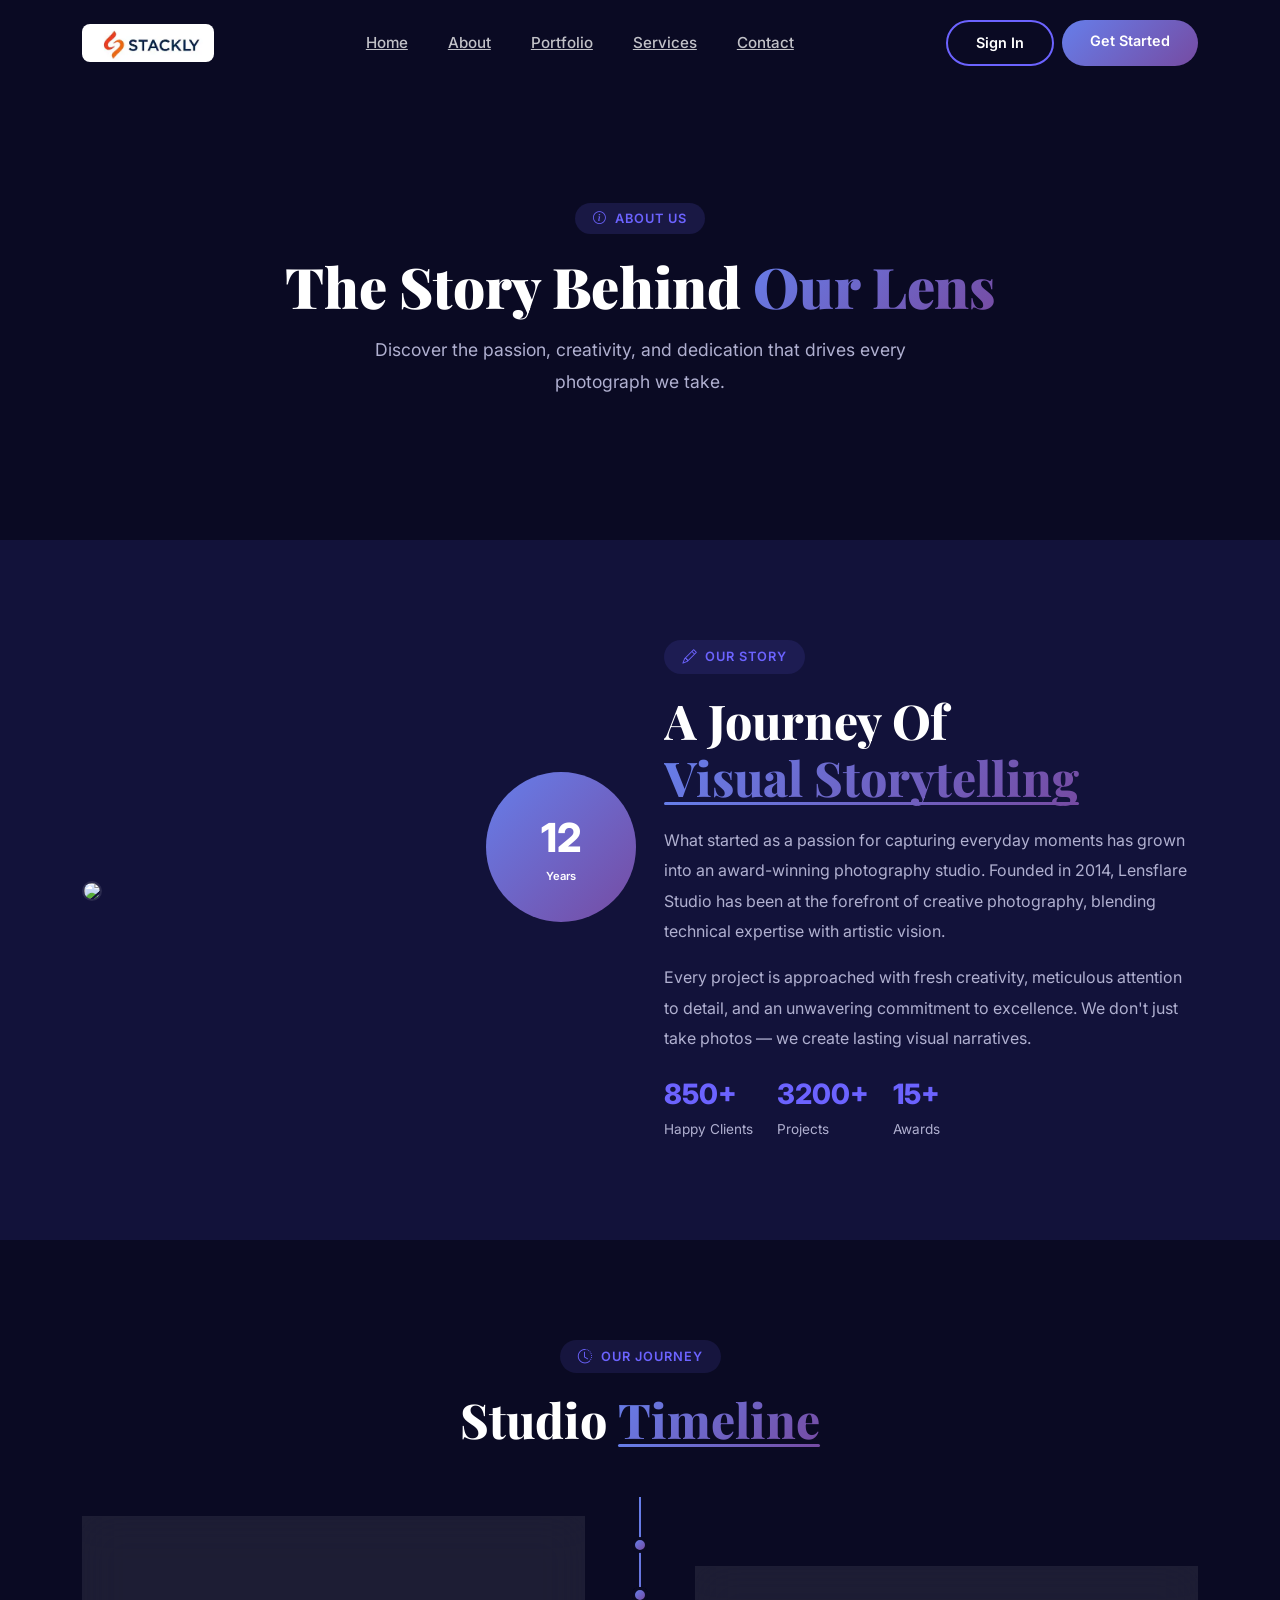
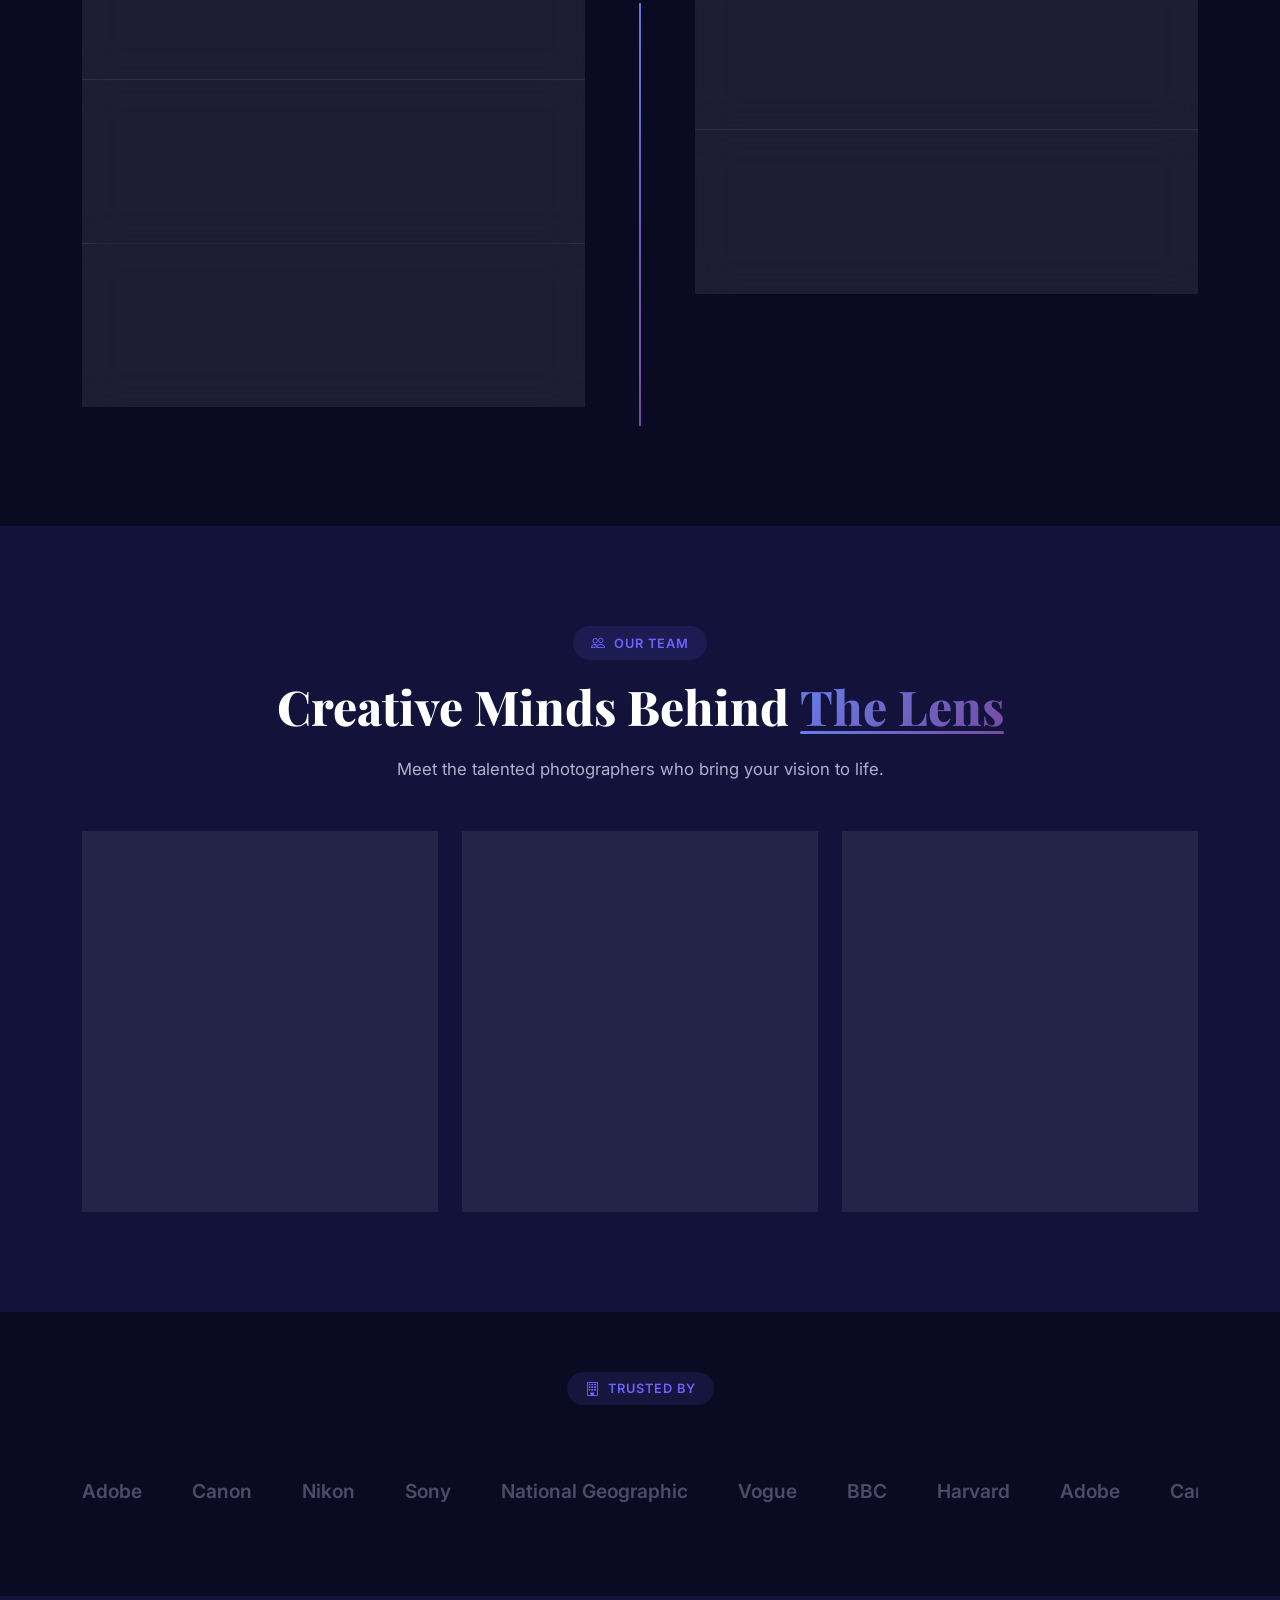
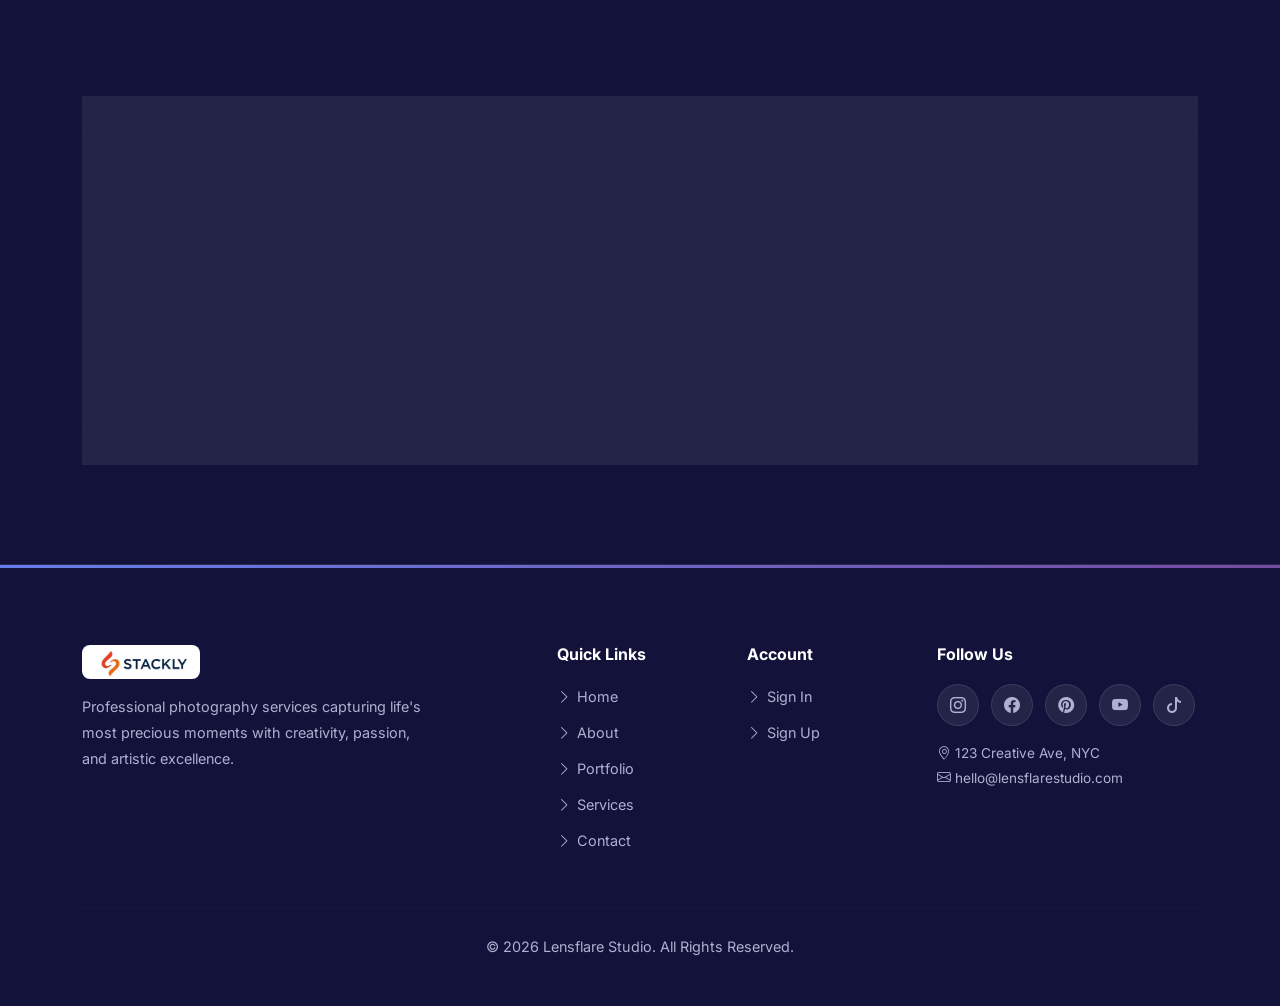
==== about.html @ e980d47a "photography" ====
<!DOCTYPE html>
<html lang="en">
<head>
    <meta charset="UTF-8">
    <meta name="viewport" content="width=device-width, initial-scale=1.0">
    <title>About | Lensflare Studio</title>
    <link href="https://cdn.jsdelivr.net/npm/bootstrap@5.3.3/dist/css/bootstrap.min.css" rel="stylesheet">
    <link rel="stylesheet" href="https://cdn.jsdelivr.net/npm/bootstrap-icons@1.11.3/font/bootstrap-icons.min.css">
    <link rel="stylesheet" href="css/style.css">
    <style>
        .timeline { position: relative; padding: 20px 0; }
        .timeline::before { content:''; position:absolute; left:50%; top:0; bottom:0; width:2px; background:var(--gradient); transform:translateX(-50%); }
        .timeline-item { position:relative; margin-bottom:50px; }
        .timeline-item .timeline-dot { position:absolute; left:50%; top:20px; width:16px; height:16px; border-radius:50%; background:var(--gradient); transform:translateX(-50%); z-index:2; border:3px solid var(--dark); }
        .timeline-item .timeline-content { width:45%; padding:25px; background:var(--glass); backdrop-filter:blur(20px); border:1px solid var(--card-border); border-radius:var(--radius); transition:var(--transition); }
        .timeline-item .timeline-content:hover { transform:translateY(-5px); box-shadow:var(--shadow); }
        .timeline-item:nth-child(odd) .timeline-content { float:left; }
        .timeline-item:nth-child(even) .timeline-content { float:right; }
        .timeline-item .timeline-content h5 { color:#fff; margin-bottom:8px; }
        .timeline-item .timeline-content .year { display:inline-block; background:var(--gradient); padding:3px 12px; border-radius:50px; font-size:0.75rem; font-weight:600; color:#fff; margin-bottom:10px; }
        .timeline-item .timeline-content p { color:var(--text-muted); font-size:0.9rem; margin:0; }
        @media (max-width:768px) {
            .timeline::before { left:20px; }
            .timeline-item .timeline-dot { left:20px; }
            .timeline-item .timeline-content { width:calc(100% - 50px); float:right !important; }
        }
        @media (max-width:576px) {
            .timeline-item .timeline-content { padding:18px; }
            .timeline-item .timeline-content h5 { font-size:0.95rem; }
            .timeline-item .timeline-content p { font-size:0.85rem; }
        }
        @media (max-width:400px) {
            .timeline-item .timeline-content { padding:14px; }
            .timeline-item .timeline-content h5 { font-size:0.85rem; }
            .timeline-item .timeline-content p { font-size:0.8rem; }
        }

        .team-flip { perspective:1000px; height:380px; }
        .team-flip-inner { position:relative; width:100%; height:100%; transition:transform 0.8s cubic-bezier(0.4,0,0.2,1); transform-style:preserve-3d; cursor:pointer; border-radius:var(--radius); }
        .team-flip:hover .team-flip-inner { transform:rotateY(180deg); }
        .team-flip-front, .team-flip-back { position:absolute; inset:0; border-radius:var(--radius); backface-visibility:hidden; overflow:hidden; }
        .team-flip-front { background:var(--glass); border:1px solid var(--card-border); }
        .team-flip-front img { width:100%; height:100%; object-fit:cover; }
        .team-flip-front .team-over { position:absolute; bottom:0; left:0; right:0; padding:20px; background:linear-gradient(transparent,rgba(0,0,0,0.9)); }
        .team-flip-front .team-over h5 { color:#fff; margin:0; }
        .team-flip-front .team-over span { color:var(--primary); font-size:0.85rem; }
        .team-flip-back { background:var(--surface); border:1px solid var(--card-border); transform:rotateY(180deg); display:flex; flex-direction:column; align-items:center; justify-content:center; padding:30px; text-align:center; }
        .team-flip-back h5 { color:#fff; }
        .team-flip-back p { color:var(--text-muted); font-size:0.9rem; line-height:1.7; }
        .team-flip-back .social-links { display:flex; gap:10px; margin-top:15px; }
        .team-flip-back .social-links a { width:38px; height:38px; border-radius:50%; background:var(--glass); display:flex; align-items:center; justify-content:center; color:var(--text-muted); text-decoration:none; transition:var(--transition); }
        .team-flip-back .social-links a:hover { background:var(--gradient); color:#fff; }

        .client-marquee { overflow:hidden; padding:30px 0; position:relative; }
        .client-marquee .track { display:flex; gap:50px; animation:marquee 25s linear infinite; width:max-content; }
        .client-marquee .track span { color:var(--text-muted); font-size:1.2rem; font-weight:600; white-space:nowrap; opacity:0.4; transition:opacity 0.3s; }
        .client-marquee .track span:hover { opacity:0.8; }
        @keyframes marquee { 0%{transform:translateX(0);} 100%{transform:translateX(-50%);} }
    </style>
</head>
<body>

<nav class="navbar navbar-expand-lg navbar-modern">
    <div class="container">
        <a class="brand-text" href="index.html"><img src="images/OIP.webp" alt="Lensflare Studio" class="navbar-logo"></a>
        <button class="navbar-toggler" type="button" data-bs-toggle="collapse" data-bs-target="#navMain">
            <span class="navbar-toggler-icon"></span>
        </button>
        <div class="collapse navbar-collapse" id="navMain">
            <ul class="navbar-nav mx-auto">
                <li class="nav-item"><a class="nav-link-custom" href="index.html">Home</a></li>
                <li class="nav-item"><a class="nav-link-custom" href="about.html">About</a></li>
                <li class="nav-item"><a class="nav-link-custom" href="portfolio.html">Portfolio</a></li>
                <li class="nav-item"><a class="nav-link-custom" href="services.html">Services</a></li>
                <li class="nav-item"><a class="nav-link-custom" href="contact.html">Contact</a></li>
            </ul>
            <div class="nav-buttons d-flex gap-2">
                <a href="signin.html" class="btn nav-btn nav-btn-outline">Sign In</a>
                <a href="signup.html" class="btn nav-btn nav-btn-primary">Get Started</a>
            </div>
        </div>
    </div>
</nav>

<!-- Page Hero -->
<section class="page-hero">
    <div class="hero-bg-img" style="background-image:url('https://images.unsplash.com/photo-1554048612-b6a482bc67e5?q=80&w=2000&auto=format&fit=crop');"></div>
    <div class="hero-overlay"></div>
    <div class="container hero-content">
        <div class="page-badge"><i class="bi bi-info-circle"></i> About Us</div>
        <h1>The Story Behind <span style="background:var(--gradient);-webkit-background-clip:text;-webkit-text-fill-color:transparent;">Our Lens</span></h1>
        <p>Discover the passion, creativity, and dedication that drives every photograph we take.</p>
    </div>
</section>

<!-- Our Story -->
<section class="section-modern" style="background:var(--surface);">
    <div class="container">
        <div class="row align-items-center g-5">
            <div class="col-lg-6">
                <div class="position-relative">
                    <img src="https://images.unsplash.com/photo-1516035069371-29a1b244cc32?q=80&w=800&auto=format&fit=crop" class="img-fluid rounded-4" style="border:2px solid var(--card-border);">
                    <div class="about-stat-badge position-absolute" style="bottom:-20px;right:-20px;width:150px;height:150px;border-radius:50%;background:var(--gradient);display:flex;align-items:center;justify-content:center;flex-direction:column;color:#fff;">
                        <span style="font-size:2.5rem;font-weight:800;">12</span>
                        <span style="font-size:0.7rem;font-weight:600;">Years</span>
                    </div>
                </div>
            </div>
            <div class="col-lg-6">
                <div class="section-tag"><i class="bi bi-pencil"></i> Our Story</div>
                <h2 class="section-title">A Journey Of <span class="highlight">Visual Storytelling</span></h2>
                <p style="color:var(--text-muted);line-height:1.9;">What started as a passion for capturing everyday moments has grown into an award-winning photography studio. Founded in 2014, Lensflare Studio has been at the forefront of creative photography, blending technical expertise with artistic vision.</p>
                <p style="color:var(--text-muted);line-height:1.9;">Every project is approached with fresh creativity, meticulous attention to detail, and an unwavering commitment to excellence. We don't just take photos — we create lasting visual narratives.</p>
                <div class="d-flex gap-4 mt-4">
                    <div><h3 style="font-family:'Inter',sans-serif;font-weight:800;color:var(--primary);">850+</h3><p style="color:var(--text-muted);margin:0;font-size:0.85rem;">Happy Clients</p></div>
                    <div><h3 style="font-family:'Inter',sans-serif;font-weight:800;color:var(--primary);">3200+</h3><p style="color:var(--text-muted);margin:0;font-size:0.85rem;">Projects</p></div>
                    <div><h3 style="font-family:'Inter',sans-serif;font-weight:800;color:var(--primary);">15+</h3><p style="color:var(--text-muted);margin:0;font-size:0.85rem;">Awards</p></div>
                </div>
            </div>
        </div>
    </div>
</section>

<!-- Timeline -->
<section class="section-modern" style="background:var(--dark);">
    <div class="container">
        <div class="text-center mb-5">
            <div class="section-tag"><i class="bi bi-clock-history"></i> Our Journey</div>
            <h2 class="section-title">Studio <span class="highlight">Timeline</span></h2>
        </div>
        <div class="timeline">
            <div class="timeline-item">
                <div class="timeline-dot"></div>
                <div class="timeline-content fade-up delay-1">
                    <span class="year">2014</span>
                    <h5>The Beginning</h5>
                    <p>Lensflare Studio was founded in a small home studio with a single camera and big dreams.</p>
                </div>
            </div>
            <div class="timeline-item">
                <div class="timeline-dot"></div>
                <div class="timeline-content fade-up delay-2">
                    <span class="year">2016</span>
                    <h5>First Major Breakthrough</h5>
                    <p>Won the "Best Emerging Photographer" award and expanded to a professional studio space.</p>
                </div>
            </div>
            <div class="timeline-item">
                <div class="timeline-dot"></div>
                <div class="timeline-content fade-up delay-3">
                    <span class="year">2018</span>
                    <h5>Team Expansion</h5>
                    <p>Grew to a team of 5 talented photographers and editors, doubling our project capacity.</p>
                </div>
            </div>
            <div class="timeline-item">
                <div class="timeline-dot"></div>
                <div class="timeline-content fade-up delay-4">
                    <span class="year">2021</span>
                    <h5>International Recognition</h5>
                    <p>Received multiple international photography awards and started traveling for destination shoots.</p>
                </div>
            </div>
            <div class="timeline-item">
                <div class="timeline-dot"></div>
                <div class="timeline-content fade-up delay-5">
                    <span class="year">2024</span>
                    <h5>Industry Leaders</h5>
                    <p>Ranked among the top 10 photography studios globally with over 3000 successful projects.</p>
                </div>
            </div>
            <div style="clear:both;"></div>
        </div>
    </div>
</section>

<!-- Team -->
<section class="section-modern" style="background:var(--surface);">
    <div class="container">
        <div class="text-center mb-5">
            <div class="section-tag"><i class="bi bi-people"></i> Our Team</div>
            <h2 class="section-title">Creative Minds Behind <span class="highlight">The Lens</span></h2>
            <p class="section-desc">Meet the talented photographers who bring your vision to life.</p>
        </div>
        <div class="row g-4">
            <div class="col-lg-4 col-md-6 fade-up delay-1">
                <div class="team-flip">
                    <div class="team-flip-inner">
                        <div class="team-flip-front">
                            <img src="https://images.unsplash.com/photo-1507003211169-0a1dd7228f2d?q=80&w=600&auto=format&fit=crop" alt="">
                            <div class="team-over"><h5>James Mitchell</h5><span>Lead Photographer</span></div>
                        </div>
                        <div class="team-flip-back">
                            <h5>James Mitchell</h5>
                            <p>Founder & lead photographer with 12+ years of experience. Specializes in weddings and fine art portraits.</p>
                            <div class="social-links">
                                <a href="error.html"><i class="bi bi-instagram"></i></a>
                                <a href="error.html"><i class="bi bi-linkedin"></i></a>
                                <a href="error.html"><i class="bi bi-twitter-x"></i></a>
                            </div>
                        </div>
                    </div>
                </div>
            </div>
            <div class="col-lg-4 col-md-6 fade-up delay-2">
                <div class="team-flip">
                    <div class="team-flip-inner">
                        <div class="team-flip-front">
                            <img src="https://images.unsplash.com/photo-1494790108377-be9c29b29330?q=80&w=600&auto=format&fit=crop" alt="">
                            <div class="team-over"><h5>Sophia Williams</h5><span>Portrait Specialist</span></div>
                        </div>
                        <div class="team-flip-back">
                            <h5>Sophia Williams</h5>
                            <p>Portrait and fashion photographer known for her creative use of natural light and unique compositions.</p>
                            <div class="social-links">
                                <a href="error.html"><i class="bi bi-instagram"></i></a>
                                <a href="error.html"><i class="bi bi-linkedin"></i></a>
                                <a href="error.html"><i class="bi bi-twitter-x"></i></a>
                            </div>
                        </div>
                    </div>
                </div>
            </div>
            <div class="col-lg-4 col-md-6 fade-up delay-3">
                <div class="team-flip">
                    <div class="team-flip-inner">
                        <div class="team-flip-front">
                            <img src="https://images.unsplash.com/photo-1500648767791-00dcc994a43e?q=80&w=600&auto=format&fit=crop" alt="">
                            <div class="team-over"><h5>Daniel Roberts</h5><span>Event Photographer</span></div>
                        </div>
                        <div class="team-flip-back">
                            <h5>Daniel Roberts</h5>
                            <p>Expert in event and commercial photography with a knack for capturing candid moments and brand stories.</p>
                            <div class="social-links">
                                <a href="error.html"><i class="bi bi-instagram"></i></a>
                                <a href="error.html"><i class="bi bi-linkedin"></i></a>
                                <a href="error.html"><i class="bi bi-twitter-x"></i></a>
                            </div>
                        </div>
                    </div>
                </div>
            </div>
        </div>
    </div>
</section>

<!-- Client Marquee -->
<section class="section-modern" style="background:var(--dark);padding:60px 0;">
    <div class="container">
        <div class="text-center mb-4">
            <div class="section-tag"><i class="bi bi-building"></i> Trusted By</div>
        </div>
        <div class="client-marquee">
            <div class="track">
                <span>Adobe</span><span>Canon</span><span>Nikon</span><span>Sony</span><span>National Geographic</span><span>Vogue</span>
                <span>BBC</span><span>Harvard</span><span>Adobe</span><span>Canon</span><span>Nikon</span><span>Sony</span>
                <span>National Geographic</span><span>Vogue</span><span>BBC</span><span>Harvard</span>
            </div>
        </div>
    </div>
</section>

<!-- CTA -->
<section class="section-modern" style="background:var(--surface);">
    <div class="container">
        <div class="newsletter-box text-center">
            <div class="section-tag" style="justify-content:center;"><i class="bi bi-camera"></i> Let's Work Together</div>
            <h2 class="section-title" style="font-size:2.2rem;">Ready To Create <span class="highlight">Something Beautiful</span>?</h2>
            <p style="color:var(--text-muted);max-width:550px;margin:15px auto 30px;">Every great photograph starts with a conversation. Let's discuss your vision and create something extraordinary together.</p>
            <a href="contact.html" class="btn btn-gradient" style="padding:16px 40px;">Start Your Project</a>
        </div>
    </div>
</section>

<footer class="footer-modern">
    <div class="container">
        <div class="row gy-5">
            <div class="col-lg-4">
                <a class="footer-brand" href="index.html"><img src="images/OIP.webp" alt="Lensflare Studio" class="footer-logo"></a>
                <p>Professional photography services capturing life's most precious moments with creativity, passion, and artistic excellence.</p>
            </div>
            <div class="col-lg-2 offset-lg-1">
                <h5>Quick Links</h5>
                <ul>
                    <li><a href="index.html"><i class="bi bi-chevron-right"></i>Home</a></li>
                    <li><a href="about.html"><i class="bi bi-chevron-right"></i>About</a></li>
                    <li><a href="portfolio.html"><i class="bi bi-chevron-right"></i>Portfolio</a></li>
                    <li><a href="services.html"><i class="bi bi-chevron-right"></i>Services</a></li>
                    <li><a href="contact.html"><i class="bi bi-chevron-right"></i>Contact</a></li>
                </ul>
            </div>
            <div class="col-lg-2">
                <h5>Account</h5>
                <ul>
                    <li><a href="signin.html"><i class="bi bi-chevron-right"></i>Sign In</a></li>
                    <li><a href="signup.html"><i class="bi bi-chevron-right"></i>Sign Up</a></li>
                </ul>
            </div>
            <div class="col-lg-3">
                <h5>Follow Us</h5>
                <div class="social-links">
                    <a href="error.html"><i class="bi bi-instagram"></i></a>
                    <a href="error.html"><i class="bi bi-facebook"></i></a>
                    <a href="error.html"><i class="bi bi-pinterest"></i></a>
                    <a href="error.html"><i class="bi bi-youtube"></i></a>
                    <a href="error.html"><i class="bi bi-tiktok"></i></a>
                </div>
                <p style="margin-top:15px;font-size:0.85rem;"><i class="bi bi-geo-alt"></i> 123 Creative Ave, NYC<br><i class="bi bi-envelope"></i> hello@lensflarestudio.com</p>
            </div>
        </div>
        <hr>
        <div class="text-center copyright"><p>&copy; 2026 Lensflare Studio. All Rights Reserved.</p></div>
    </div>
</footer>

<script src="https://cdn.jsdelivr.net/npm/bootstrap@5.3.3/dist/js/bootstrap.bundle.min.js"></script>
<script src="js/main.js"></script>
</body>
</html>
---- css/style.css ----
/* ==========================================
   FONTS & BASE
========================================== */
@import url('https://fonts.googleapis.com/css2?family=Playfair+Display:wght@400;600;700;800;900&family=Inter:wght@300;400;500;600;700;800&display=swap');

:root {
    --primary: #6C63FF;
    --primary-dark: #5A52D5;
    --secondary: #FF6B6B;
    --gradient: linear-gradient(135deg, #667eea 0%, #764ba2 100%);
    --gradient-2: linear-gradient(135deg, #6C63FF 0%, #FF6B6B 100%);
    --dark: #0a0a23;
    --surface: #12123a;
    --surface-light: #1a1a4e;
    --card-bg: rgba(255,255,255,0.05);
    --card-border: rgba(255,255,255,0.1);
    --text: #ffffff;
    --text-muted: #b0b0d0;
    --light-bg: #f0f2ff;
    --glass: rgba(255,255,255,0.08);
    --shadow: 0 8px 32px rgba(0,0,0,0.3);
    --radius: 16px;
    --radius-sm: 10px;
    --radius-lg: 24px;
    --transition: all 0.4s cubic-bezier(0.25, 0.46, 0.45, 0.94);
}

* { margin: 0; padding: 0; box-sizing: border-box; }
img { max-width: 100%; height: auto; }

html { scroll-behavior: smooth; overflow-x: hidden; -webkit-text-size-adjust: 100%; }

body {
    font-family: 'Inter', sans-serif;
    background: var(--dark);
    color: var(--text);
    animation: pageFade 0.7s ease;
}
@keyframes pageFade { from { opacity: 0; } to { opacity: 1; } }

h1, h2, h3, h4, h5, h6 {
    font-family: 'Playfair Display', serif;
}

/* Showcase Images */
.showcase-img-tall {
    height: 280px;
    width: 100%;
    object-fit: cover;
    border-radius: 16px;
    transition: transform 0.6s ease;
}
.showcase-img-short {
    height: 130px;
    width: 100%;
    object-fit: cover;
    border-radius: 16px;
    transition: transform 0.6s ease;
}
@media (max-width: 768px) {
    .showcase-img-tall { height: 220px; }
    .showcase-img-short { height: 105px; }
}
@media (max-width: 576px) {
    .showcase-img-tall { height: 180px; }
    .showcase-img-short { height: 85px; }
}

/* ==========================================
   SCROLLBAR
========================================== */
::-webkit-scrollbar { width: 6px; }
::-webkit-scrollbar-track { background: var(--dark); }
::-webkit-scrollbar-thumb { background: var(--primary); border-radius: 10px; }
::-webkit-scrollbar-thumb:hover { background: var(--primary-dark); }

/* ==========================================
   GLASS CARD MIXIN
========================================== */
.glass-card {
    background: var(--glass);
    backdrop-filter: blur(20px);
    -webkit-backdrop-filter: blur(20px);
    border: 1px solid var(--card-border);
    border-radius: var(--radius);
    transition: var(--transition);
}

.glass-card:hover {
    background: rgba(255,255,255,0.12);
    transform: translateY(-8px);
    box-shadow: var(--shadow);
}

/* ==========================================
   NAVBAR
========================================== */
.navbar-modern {
    padding: 20px 0;
    transition: var(--transition);
    z-index: 9999;
    position: fixed !important;
    top: 0 !important;
    left: 0 !important;
    right: 0 !important;
    width: 100%;
}

.navbar-modern.scrolled {
    padding: 10px 0;
    background: rgba(10, 10, 35, 0.95) !important;
    backdrop-filter: blur(20px);
    -webkit-backdrop-filter: blur(20px);
    box-shadow: 0 4px 30px rgba(0,0,0,0.3);
}

.navbar-modern .brand-text {
    display: flex;
    align-items: center;
    gap: 10px;
    color: #fff;
    text-decoration: none;
    position: relative;
}

.navbar-modern .brand-text .navbar-logo {
    height: 38px;
    width: auto;
    border-radius: 8px;
}

.navbar-modern .nav-link-custom {
    color: rgba(255,255,255,0.75) !important;
    font-weight: 500;
    padding: 8px 16px !important;
    margin: 0 4px;
    border-radius: var(--radius-sm);
    transition: var(--transition);
    position: relative;
    font-size: 0.95rem;
}

.navbar-modern .nav-link-custom:hover,
.navbar-modern .nav-link-custom.active {
    color: #fff !important;
    background: rgba(108,99,255,0.15);
}

.navbar-modern .nav-btn {
    padding: 10px 28px;
    border-radius: 50px;
    font-weight: 600;
    font-size: 0.9rem;
    transition: var(--transition);
    border: none;
}

.navbar-modern .nav-btn-outline {
    background: transparent;
    border: 2px solid var(--primary);
    color: #fff;
}

.navbar-modern .nav-btn-outline:hover {
    background: var(--primary);
    color: #fff;
    transform: translateY(-2px);
}

.navbar-modern .nav-btn-primary {
    background: var(--gradient);
    color: #fff;
}

.navbar-modern .nav-btn-primary:hover {
    transform: translateY(-2px);
    box-shadow: 0 8px 25px rgba(108,99,255,0.4);
}

.navbar-modern .navbar-toggler {
    border: 2px solid var(--primary);
    padding: 6px 10px;
    border-radius: var(--radius-sm);
    position: relative;
    z-index: 10001;
    transition: var(--transition);
}

.navbar-modern .navbar-toggler.active {
    border-color: var(--secondary);
    background: rgba(255,107,107,0.1);
}

.navbar-modern .navbar-toggler-icon {
    background-image: url("data:image/svg+xml,%3csvg xmlns='http://www.w3.org/2000/svg' viewBox='0 0 30 30'%3e%3cpath stroke='rgba(108,99,255,1)' stroke-linecap='round' stroke-miterlimit='10' stroke-width='2' d='M4 7h22M4 15h22M4 23h22'/%3e%3c/svg%3e");
    transition: var(--transition);
}

.navbar-modern .navbar-toggler.active .navbar-toggler-icon {
    background-image: url("data:image/svg+xml,%3csvg xmlns='http://www.w3.org/2000/svg' viewBox='0 0 30 30'%3e%3cpath stroke='rgba(255,107,107,1)' stroke-linecap='round' stroke-miterlimit='10' stroke-width='2' d='M6 6l18 18M6 24L24 6'/%3e%3c/svg%3e");
}

@media (max-width: 991px) {
    .navbar-modern .navbar-collapse {
        position: absolute;
        top: 100%;
        left: 0;
        right: 0;
        background: #0d0d0d;
        padding: 20px 25px;
        border-top: 1px solid rgba(255,255,255,0.08);
        z-index: 9999;
    }
    .navbar-modern .navbar-nav {
        flex-direction: column;
        width: 100%;
    }
    .navbar-modern .nav-link-custom {
        color: #fff !important;
        padding: 14px 18px !important;
        margin: 3px 0;
        font-size: 1rem;
        border-radius: 8px;
        display: block;
        background: transparent;
        transition: background 0.25s ease;
    }
    .navbar-modern .nav-link-custom:hover,
    .navbar-modern .nav-link-custom.active {
        color: #fff !important;
        background: rgba(255,255,255,0.08);
    }
    .navbar-modern .nav-buttons {
        flex-direction: column;
        margin-top: 18px;
        padding-top: 18px;
        border-top: 1px solid rgba(255,255,255,0.1);
        width: 100%;
    }
    .navbar-modern .nav-buttons .btn {
        width: 100%;
        margin: 5px 0 !important;
        text-align: center;
    }
}

/* ==========================================
   HERO
========================================== */
.hero-modern {
    min-height: 100vh;
    display: flex;
    align-items: center;
    position: relative;
    overflow: hidden;
    background: var(--dark);
    padding-top: 80px;
}

.hero-modern .hero-bg {
    position: absolute;
    inset: 0;
    background: url('https://images.unsplash.com/photo-1452587925148-ce544e77e70d?q=80&w=2000&auto=format&fit=crop') center center/cover;
    opacity: 0.4;
    animation: heroZoom 20s ease-in-out infinite alternate;
}

@keyframes heroZoom {
    0% { transform: scale(1); }
    100% { transform: scale(1.1); }
}

.hero-modern .hero-overlay {
    position: absolute;
    inset: 0;
    background: linear-gradient(135deg, rgba(10,10,35,0.95) 0%, rgba(10,10,35,0.6) 50%, rgba(108,99,255,0.2) 100%);
}

.hero-modern .hero-content {
    position: relative;
    z-index: 2;
}

.hero-modern .hero-badge {
    display: inline-flex;
    align-items: center;
    gap: 8px;
    background: rgba(108,99,255,0.2);
    border: 1px solid rgba(108,99,255,0.3);
    padding: 8px 20px;
    border-radius: 50px;
    font-size: 0.85rem;
    color: var(--text-muted);
    margin-bottom: 25px;
    animation: fadeInUp 0.8s ease;
}

.hero-modern .hero-badge i {
    color: var(--primary);
}

.hero-modern .hero-title {
    font-size: 4.5rem;
    font-weight: 900;
    line-height: 1.1;
    margin-bottom: 20px;
    max-width: 100%;
    word-break: break-word;
    animation: fadeInUp 1s ease;
}

.hero-modern .hero-title .gradient-text {
    background: var(--gradient);
    -webkit-background-clip: text;
    -webkit-text-fill-color: transparent;
    background-clip: text;
}

.hero-modern .hero-title .typewriter {
    display: inline-block;
    border-right: 3px solid var(--primary);
    white-space: nowrap;
    overflow: hidden;
    max-width: 100%;
    animation: blink 0.8s step-end infinite;
}

@keyframes blink {
    50% { border-color: transparent; }
}

.hero-modern .hero-desc {
    font-size: 1.15rem;
    color: var(--text-muted);
    max-width: 600px;
    line-height: 1.8;
    margin-bottom: 35px;
    animation: fadeInUp 1.2s ease;
}

.hero-modern .hero-buttons {
    display: flex;
    gap: 15px;
    flex-wrap: wrap;
    animation: fadeInUp 1.4s ease;
}

.hero-modern .btn-hero-primary {
    background: var(--gradient);
    color: #fff;
    padding: 16px 36px;
    border-radius: 50px;
    font-weight: 600;
    border: none;
    transition: var(--transition);
    position: relative;
    overflow: hidden;
}

.hero-modern .btn-hero-primary::before {
    content: '';
    position: absolute;
    inset: 0;
    background: linear-gradient(135deg, #764ba2, #667eea);
    opacity: 0;
    transition: opacity 0.4s ease;
}

.hero-modern .btn-hero-primary:hover {
    transform: translateY(-3px);
    box-shadow: 0 12px 35px rgba(108,99,255,0.4);
}

.hero-modern .btn-hero-primary:hover::before {
    opacity: 1;
}

.hero-modern .btn-hero-primary span {
    position: relative;
    z-index: 1;
}

.hero-modern .btn-hero-secondary {
    background: transparent;
    border: 2px solid rgba(255,255,255,0.3);
    color: #fff;
    padding: 16px 36px;
    border-radius: 50px;
    font-weight: 600;
    transition: var(--transition);
}

.hero-modern .btn-hero-secondary:hover {
    border-color: var(--primary);
    background: rgba(108,99,255,0.1);
    transform: translateY(-3px);
}

.hero-modern .hero-stats {
    display: flex;
    gap: 40px;
    margin-top: 50px;
    animation: fadeInUp 1.6s ease;
}

.hero-modern .hero-stat h3 {
    font-size: 2rem;
    font-weight: 800;
    background: var(--gradient);
    -webkit-background-clip: text;
    -webkit-text-fill-color: transparent;
    background-clip: text;
    font-family: 'Inter', sans-serif;
}

.hero-modern .hero-stat p {
    color: var(--text-muted);
    font-size: 0.85rem;
    margin: 0;
}

/* Floating particles */
.hero-modern .floating-particle {
    position: absolute;
    width: 6px;
    height: 6px;
    background: var(--primary);
    border-radius: 50%;
    opacity: 0.3;
    animation: float 6s ease-in-out infinite;
}

@keyframes float {
    0%, 100% { transform: translateY(0) scale(1); }
    50% { transform: translateY(-30px) scale(1.5); }
}

@keyframes fadeInUp {
    from { opacity: 0; transform: translateY(40px); }
    to { opacity: 1; transform: translateY(0); }
}

/* ==========================================
   SECTION TITLES
========================================== */
.section-modern {
    padding: 100px 0;
    position: relative;
}

.section-modern .section-tag {
    display: inline-flex;
    align-items: center;
    gap: 8px;
    background: rgba(108,99,255,0.12);
    color: var(--primary);
    padding: 6px 18px;
    border-radius: 50px;
    font-size: 0.8rem;
    font-weight: 600;
    letter-spacing: 1px;
    margin-bottom: 18px;
    text-transform: uppercase;
}

.section-modern .section-tag i {
    font-size: 0.9rem;
}

.section-modern .section-title {
    font-size: 3rem;
    font-weight: 800;
    margin-bottom: 18px;
    color: #fff;
}

.section-modern .section-title .highlight {
    background: var(--gradient);
    -webkit-background-clip: text;
    -webkit-text-fill-color: transparent;
    background-clip: text;
}

.section-modern .section-desc {
    color: var(--text-muted);
    font-size: 1.05rem;
    max-width: 650px;
    line-height: 1.8;
}

.section-modern .text-center .section-desc {
    margin: 0 auto;
}

.light-section {
    background: var(--light-bg);
}

.light-section .section-title { color: var(--dark); }
.light-section .section-desc { color: #666; }
.light-section .section-tag { background: rgba(108,99,255,0.1); }

/* ==========================================
   GLASS CARDS
========================================== */
.card-glass {
    background: var(--glass);
    backdrop-filter: blur(20px);
    -webkit-backdrop-filter: blur(20px);
    border: 1px solid var(--card-border);
    border-radius: var(--radius);
    padding: 35px 25px;
    transition: var(--transition);
    height: 100%;
    position: relative;
    overflow: hidden;
}

.card-glass::before {
    content: '';
    position: absolute;
    top: -50%;
    left: -50%;
    width: 200%;
    height: 200%;
    background: radial-gradient(circle, rgba(108,99,255,0.08) 0%, transparent 70%);
    opacity: 0;
    transition: opacity 0.6s ease;
}

.card-glass:hover::before {
    opacity: 1;
}

.card-glass:hover {
    transform: translateY(-10px) scale(1.02);
    border-color: var(--primary);
    box-shadow: 0 20px 60px rgba(108,99,255,0.15);
}

.card-glass .card-icon {
    width: 60px;
    height: 60px;
    display: flex;
    align-items: center;
    justify-content: center;
    border-radius: var(--radius-sm);
    background: rgba(108,99,255,0.15);
    margin-bottom: 20px;
    font-size: 1.5rem;
    color: var(--primary);
    transition: var(--transition);
}

.card-glass:hover .card-icon {
    background: var(--gradient);
    color: #fff;
    transform: rotateY(180deg);
}

.card-glass h4 {
    font-size: 1.3rem;
    font-weight: 700;
    margin-bottom: 12px;
    color: #fff;
}

.card-glass p {
    color: var(--text-muted);
    font-size: 0.95rem;
    line-height: 1.7;
    margin: 0;
}

.light-card {
    background: #fff;
    border: 1px solid #e8e8f0;
}

.light-card h4 { color: var(--dark); }
.light-card p { color: #666; }
.light-card .card-icon { background: rgba(108,99,255,0.1); }

/* ==========================================
   BUTTONS
========================================== */
.btn-gradient {
    background: var(--gradient);
    color: #fff;
    padding: 14px 32px;
    border-radius: 50px;
    font-weight: 600;
    border: none;
    transition: var(--transition);
    position: relative;
    overflow: hidden;
}

.btn-gradient:hover {
    transform: translateY(-3px);
    box-shadow: 0 10px 30px rgba(108,99,255,0.35);
    color: #fff;
}

.btn-outline-gradient {
    background: transparent;
    border: 2px solid var(--primary);
    color: var(--primary);
    padding: 14px 32px;
    border-radius: 50px;
    font-weight: 600;
    transition: var(--transition);
}

.btn-outline-gradient:hover {
    background: var(--primary);
    color: #fff;
    transform: translateY(-3px);
}

/* ==========================================
   COUNTERS
========================================== */
.counter-box {
    text-align: center;
    padding: 30px;
}

.counter-box .counter-num {
    font-size: 3rem;
    font-weight: 800;
    background: var(--gradient);
    -webkit-background-clip: text;
    -webkit-text-fill-color: transparent;
    background-clip: text;
    font-family: 'Inter', sans-serif;
    display: block;
    line-height: 1.2;
}

.counter-box .counter-label {
    color: var(--text-muted);
    font-size: 0.9rem;
    margin-top: 8px;
}

/* Stat Image Cards */
.stat-image-card {
    position: relative;
    border-radius: var(--radius);
    overflow: hidden;
    height: 240px;
    display: flex;
    align-items: center;
    justify-content: center;
    cursor: default;
    transition: var(--transition);
}

.stat-image-card:hover {
    transform: translateY(-8px);
    box-shadow: 0 20px 60px rgba(108,99,255,0.2);
}

.stat-image-card .stat-image-bg {
    position: absolute;
    inset: 0;
    background-size: cover;
    background-position: center;
    transition: transform 0.8s ease;
}

.stat-image-card:hover .stat-image-bg {
    transform: scale(1.1);
}

.stat-image-card .stat-image-overlay {
    position: absolute;
    inset: 0;
    background: linear-gradient(135deg, rgba(10,10,35,0.92) 0%, rgba(10,10,35,0.7) 50%, rgba(108,99,255,0.3) 100%);
}

.stat-image-card .stat-image-content {
    position: relative;
    z-index: 2;
    text-align: center;
    padding: 20px;
}

.stat-image-card .stat-image-content i {
    font-size: 2rem;
    color: var(--primary);
    margin-bottom: 12px;
    display: block;
}

.stat-image-card .stat-image-content h3 {
    font-size: 2.4rem;
    font-weight: 800;
    font-family: 'Inter', sans-serif;
    background: var(--gradient);
    -webkit-background-clip: text;
    -webkit-text-fill-color: transparent;
    background-clip: text;
    margin: 0 0 6px;
    line-height: 1.2;
}

.stat-image-card .stat-image-content p {
    color: var(--text-muted);
    font-size: 0.9rem;
    font-weight: 500;
    margin: 0;
    letter-spacing: 0.5px;
    text-transform: uppercase;
}

@media (max-width: 768px) {
    .stat-image-card { height: 200px; }
    .stat-image-card .stat-image-content h3 { font-size: 2rem; }
    .stat-image-card .stat-image-content i { font-size: 1.6rem; }
}

@media (max-width: 576px) {
    .stat-image-card { height: 180px; }
    .stat-image-card .stat-image-content h3 { font-size: 1.6rem; }
}

/* ==========================================
   TESTIMONIALS
========================================== */
.testi-card {
    background: var(--glass);
    backdrop-filter: blur(20px);
    border: 1px solid var(--card-border);
    border-radius: var(--radius);
    padding: 35px;
    transition: var(--transition);
    position: relative;
}

.testi-card:hover {
    transform: translateY(-5px);
    box-shadow: var(--shadow);
}

.testi-card .quote-icon {
    font-size: 2.5rem;
    color: var(--primary);
    opacity: 0.3;
    margin-bottom: 15px;
}

.testi-card .testi-stars {
    color: #FFD700;
    font-size: 0.85rem;
    margin-bottom: 15px;
    letter-spacing: 2px;
}

.testi-card p {
    color: var(--text-muted);
    line-height: 1.9;
    font-style: italic;
    font-size: 0.95rem;
}

.testi-card .testi-author {
    display: flex;
    align-items: center;
    gap: 14px;
    margin-top: 20px;
}

.testi-card .testi-author .avatar {
    width: 48px;
    height: 48px;
    border-radius: 50%;
    background: var(--gradient);
    display: flex;
    align-items: center;
    justify-content: center;
    font-weight: 700;
    font-size: 1.1rem;
    color: #fff;
    flex-shrink: 0;
}

.testi-card .testi-author h6 {
    margin: 0;
    font-size: 1rem;
    font-family: 'Inter', sans-serif;
    font-weight: 600;
    color: #fff;
}

.testi-card .testi-author span {
    color: var(--primary);
    font-size: 0.8rem;
}

/* ==========================================
   FOOTER
========================================== */
.footer-modern {
    background: var(--surface);
    border-top: 1px solid var(--card-border);
    padding: 80px 0 30px;
    position: relative;
}

.footer-modern::before {
    content: '';
    position: absolute;
    top: 0;
    left: 0;
    right: 0;
    height: 3px;
    background: var(--gradient);
}

.footer-modern .footer-brand {
    display: flex;
    align-items: center;
    gap: 10px;
    color: #fff;
    text-decoration: none;
}

.footer-modern .footer-brand .footer-logo {
    height: 34px;
    width: auto;
    border-radius: 8px;
}

.footer-modern p {
    color: var(--text-muted);
    font-size: 0.9rem;
    line-height: 1.8;
    margin-top: 15px;
}

.footer-modern h5 {
    font-family: 'Inter', sans-serif;
    font-weight: 700;
    font-size: 1rem;
    color: #fff;
    margin-bottom: 20px;
}

.footer-modern ul {
    list-style: none;
    padding: 0;
}

.footer-modern ul li { margin-bottom: 12px; }

.footer-modern ul a {
    color: var(--text-muted);
    text-decoration: none;
    transition: var(--transition);
    font-size: 0.9rem;
    display: inline-flex;
    align-items: center;
    gap: 6px;
}

.footer-modern ul a:hover {
    color: var(--primary);
    transform: translateX(5px);
}

.footer-modern .social-links {
    display: flex;
    gap: 12px;
    flex-wrap: wrap;
}

.footer-modern .social-links a {
    width: 42px;
    height: 42px;
    border-radius: 50%;
    background: var(--glass);
    border: 1px solid var(--card-border);
    display: flex;
    align-items: center;
    justify-content: center;
    color: var(--text-muted);
    text-decoration: none;
    transition: var(--transition);
}

.footer-modern .social-links a:hover {
    background: var(--gradient);
    color: #fff;
    transform: translateY(-5px);
}

.footer-modern hr {
    border-color: var(--card-border);
    margin: 40px 0 25px;
}

.footer-modern .copyright {
    color: var(--text-muted);
    font-size: 0.85rem;
}

/* ==========================================
   SCROLL TO TOP
========================================== */
.scroll-top {
    position: fixed;
    right: 25px;
    bottom: 25px;
    width: 50px;
    height: 50px;
    border-radius: 50%;
    background: var(--gradient);
    color: #fff;
    border: none;
    font-size: 1.2rem;
    cursor: pointer;
    z-index: 999;
    opacity: 0;
    visibility: hidden;
    transform: translateY(20px);
    transition: var(--transition);
    display: flex;
    align-items: center;
    justify-content: center;
}

.scroll-top.visible {
    opacity: 1;
    visibility: visible;
    transform: translateY(0);
}

.scroll-top:hover {
    transform: translateY(-5px);
    box-shadow: 0 8px 25px rgba(108,99,255,0.4);
}

/* ==========================================
   NEWSLETTER
========================================== */
.newsletter-box {
    background: var(--glass);
    backdrop-filter: blur(20px);
    border: 1px solid var(--card-border);
    border-radius: var(--radius-lg);
    padding: 60px;
    position: relative;
    overflow: hidden;
}

.newsletter-box::before {
    content: '';
    position: absolute;
    top: -100px;
    right: -100px;
    width: 300px;
    height: 300px;
    background: radial-gradient(circle, rgba(108,99,255,0.15) 0%, transparent 70%);
    border-radius: 50%;
}

.newsletter-box .input-group-modern {
    display: flex;
    gap: 10px;
    background: rgba(255,255,255,0.05);
    border-radius: 60px;
    padding: 5px;
    border: 1px solid var(--card-border);
    max-width: 500px;
}

.newsletter-box .input-group-modern input {
    flex: 1;
    background: transparent;
    border: none;
    padding: 15px 20px;
    color: #fff;
    outline: none;
    font-size: 0.95rem;
}

.newsletter-box .input-group-modern input::placeholder {
    color: var(--text-muted);
}

.newsletter-box .input-group-modern button {
    background: var(--gradient);
    color: #fff;
    border: none;
    padding: 12px 30px;
    border-radius: 50px;
    font-weight: 600;
    white-space: nowrap;
    transition: var(--transition);
}

.newsletter-box .input-group-modern button:hover {
    transform: scale(1.05);
    box-shadow: 0 8px 25px rgba(108,99,255,0.3);
}

/* ==========================================
   PAGE HERO
========================================== */
.page-hero {
    min-height: 60vh;
    display: flex;
    align-items: center;
    justify-content: center;
    text-align: center;
    position: relative;
    overflow: hidden;
    padding: 120px 0 60px;
}

.page-hero .hero-bg-img {
    position: absolute;
    inset: 0;
    background-size: cover;
    background-position: center;
    opacity: 0.3;
    animation: heroZoom 20s ease-in-out infinite alternate;
}

.page-hero .hero-overlay {
    position: absolute;
    inset: 0;
    background: linear-gradient(135deg, rgba(10,10,35,0.95) 0%, rgba(10,10,35,0.7) 100%);
}

.page-hero .hero-content {
    position: relative;
    z-index: 2;
}

.page-hero .page-badge {
    display: inline-flex;
    align-items: center;
    gap: 8px;
    background: rgba(108,99,255,0.15);
    color: var(--primary);
    padding: 6px 18px;
    border-radius: 50px;
    font-size: 0.8rem;
    font-weight: 600;
    letter-spacing: 1px;
    text-transform: uppercase;
    margin-bottom: 18px;
}

.page-hero h1 {
    font-size: 3.5rem;
    font-weight: 900;
    color: #fff;
}

.page-hero p {
    color: var(--text-muted);
    font-size: 1.1rem;
    max-width: 550px;
    margin: 15px auto 0;
    line-height: 1.8;
}

/* ==========================================
    ANIMATIONS
========================================== */
.fade-up {
    opacity: 0;
    transform: translateY(50px);
    transition: all 0.8s ease;
}

.fade-up.visible {
    opacity: 1;
    transform: translateY(0);
}

.fade-left {
    opacity: 0;
    transform: translateX(-50px);
    transition: all 0.8s ease;
}

.fade-left.visible {
    opacity: 1;
    transform: translateX(0);
}

.fade-right {
    opacity: 0;
    transform: translateX(50px);
    transition: all 0.8s ease;
}

.fade-right.visible {
    opacity: 1;
    transform: translateX(0);
}

.scale-in {
    opacity: 0;
    transform: scale(0.8);
    transition: all 0.8s ease;
}

.scale-in.visible {
    opacity: 1;
    transform: scale(1);
}

/* Stagger Delays */
.delay-1 { transition-delay: 0.1s; }
.delay-2 { transition-delay: 0.2s; }
.delay-3 { transition-delay: 0.3s; }
.delay-4 { transition-delay: 0.4s; }
.delay-5 { transition-delay: 0.5s; }
.delay-6 { transition-delay: 0.6s; }

/* Section Title Entrance */
.section-title { overflow: hidden; }
.section-title .highlight {
    position: relative;
    display: inline-block;
}
.section-title .highlight::after {
    content: '';
    position: absolute;
    bottom: 2px;
    left: 0;
    width: 0;
    height: 3px;
    background: var(--gradient);
    border-radius: 3px;
    transition: width 0.8s ease 0.3s;
}
.section-title .highlight.reveal::after {
    width: 100%;
}

/* Parallax Layer */
.parallax-layer {
    position: absolute;
    inset: 0;
    will-change: transform;
}

/* Filter animation */
.portfolio-grid .grid-item {
    transition: all 0.5s ease;
}
.portfolio-grid .grid-item.hide {
    display: none;
}
.portfolio-grid .grid-item.fade-filter {
    opacity: 0;
    transform: scale(0.9);
}
.portfolio-grid .grid-item.show-filter {
    animation: filterIn 0.5s ease forwards;
}
@keyframes filterIn {
    from { opacity: 0; transform: scale(0.9); }
    to { opacity: 1; transform: scale(1); }
}

/* Hover shine effect on glass cards */
.card-glass::after {
    content: '';
    position: absolute;
    top: -50%;
    left: -50%;
    width: 200%;
    height: 200%;
    background: linear-gradient(45deg, transparent 30%, rgba(255,255,255,0.05) 50%, transparent 70%);
    transform: translateX(-100%) rotate(25deg);
    transition: transform 0.8s ease;
    pointer-events: none;
}
.card-glass:hover::after {
    transform: translateX(100%) rotate(25deg);
}

/* Image reveal animation */
.img-reveal {
    clip-path: inset(0 0 100% 0);
    transition: clip-path 1.2s cubic-bezier(0.77, 0, 0.175, 1);
}
.img-reveal.revealed {
    clip-path: inset(0);
}

/* Smooth anchor offset */
html { scroll-padding-top: 80px; }

/* ==========================================
   PROCESS STEPS
========================================== */
.process-step { text-align:center; padding:30px; position:relative; }
.process-step .step-num { width:55px; height:55px; line-height:55px; border-radius:50%; background:var(--gradient); color:#fff; font-size:1.3rem; font-weight:800; margin:0 auto 20px; position:relative; z-index:2; }
.process-step h5 { color:#fff; font-weight:700; margin-bottom:10px; }
.process-step p { color:var(--text-muted); font-size:0.9rem; margin:0; }
@media (min-width:768px) {
    .process-step:not(:last-child)::after { content:''; position:absolute; top:27px; right:-15px; width:30px; height:2px; background:var(--card-border); }
}

/* ==========================================
   CLIENT MARQUEE
========================================== */
.client-marquee { overflow:hidden; padding:30px 0; position:relative; }
.client-marquee .track { display:flex; gap:50px; animation:marquee 25s linear infinite; width:max-content; }
.client-marquee .track span { color:var(--text-muted); font-size:1.2rem; font-weight:600; white-space:nowrap; opacity:0.4; transition:opacity 0.3s; }
.client-marquee .track span:hover { opacity:0.8; }
@keyframes marquee { 0%{transform:translateX(0);} 100%{transform:translateX(-50%);} }

/* ==========================================
   AWARDS
========================================== */
.award-card { padding:35px 20px; }
.award-card .award-icon { width:65px; height:65px; margin:0 auto 18px; border-radius:50%; background:rgba(108,99,255,0.12); display:flex; align-items:center; justify-content:center; font-size:1.6rem; color:var(--primary); transition:var(--transition); }
.award-card:hover .award-icon { background:var(--primary); color:#fff; transform:scale(1.1); }
.award-card .award-title { font-family:'Inter',sans-serif; font-size:1rem; font-weight:700; color:#fff; margin-bottom:8px; }
.award-card .award-year { display:inline-block; background:var(--gradient); color:#fff; font-size:0.8rem; font-weight:700; padding:3px 14px; border-radius:20px; margin-bottom:10px; }
.award-card .award-org { font-size:0.85rem; color:var(--text-muted); margin:0; }

@media (max-width:575px) {
    .award-card { padding:25px 15px; }
    .award-card .award-icon { width:55px; height:55px; font-size:1.3rem; }
    .award-card .award-title { font-size:0.9rem; }
}

/* ==========================================
   FAQ
========================================== */
.faq-modern .accordion-item {
    background: var(--glass);
    backdrop-filter: blur(10px);
    border: 1px solid var(--card-border);
    border-radius: var(--radius) !important;
    margin-bottom: 15px;
    overflow: hidden;
}

.faq-modern .accordion-button {
    background: transparent;
    color: #fff;
    font-weight: 600;
    padding: 20px 25px;
    box-shadow: none;
    font-size: 1rem;
}

.faq-modern .accordion-button:not(.collapsed) {
    background: rgba(108,99,255,0.1);
    color: var(--primary);
}

.faq-modern .accordion-button::after {
    background-image: url("data:image/svg+xml,%3csvg xmlns='http://www.w3.org/2000/svg' viewBox='0 0 16 16' fill='rgba(108,99,255,1)'%3e%3cpath fill-rule='evenodd' d='M1.646 4.646a.5.5 0 0 1 .708 0L8 10.293l5.646-5.647a.5.5 0 0 1 .708.708l-6 6a.5.5 0 0 1-.708 0l-6-6a.5.5 0 0 1 0-.708z'/%3e%3c/svg%3e");
}

.faq-modern .accordion-body {
    color: var(--text-muted);
    padding: 0 25px 20px;
    line-height: 1.8;
}

/* ==========================================
   WAVE DIVIDER
========================================== */
.wave-divider {
    position: relative;
    width: 100%;
    height: 80px;
    overflow: hidden;
    line-height: 0;
}

.wave-divider svg {
    position: absolute;
    width: 100%;
    height: 100%;
}

/* ==========================================
   RESPONSIVE
========================================== */
@media (max-width: 991px) {
    .hero-modern .hero-title { font-size: 3rem; }
    .section-modern .section-title { font-size: 2.3rem; }
    .page-hero h1 { font-size: 2.5rem; }
    .hero-modern .hero-stats { gap: 25px; flex-wrap: wrap; }
    .newsletter-box { padding: 40px 25px; }
    .newsletter-box .input-group-modern { flex-direction: column; background: transparent; border: none; }
    .newsletter-box .input-group-modern input { background: rgba(255,255,255,0.05); border: 1px solid var(--card-border); border-radius: 50px; }
    .newsletter-box .input-group-modern button { width: 100%; }
    .hero-modern .hero-stat h3 { font-size: 1.7rem; }
    .team-flip { height: 340px; }
    .tall-card img { height: 400px; }
}

@media (max-width: 768px) {
    .hero-modern .hero-title { font-size: 2.6rem; }
    .section-modern .section-title { font-size: 2rem; }
    .page-hero h1 { font-size: 2.2rem; }
    .section-modern { padding: 75px 0; }
    .gallery-card-custom img { height: 280px; }
    .tall-card img { height: 350px; }
    .team-flip { height: 320px; }
    .counter-box .counter-num { font-size: 2.5rem; }
    .page-hero { min-height: 50vh; padding: 100px 0 50px; }
    .hero-modern .hero-desc { font-size: 1rem; }
    .hero-modern .hero-stat h3 { font-size: 1.5rem; }
    .about-stat-badge { width: 120px; height: 120px; bottom: -15px; right: -15px; }
    .about-stat-badge span:first-child { font-size: 2rem; }
}

@media (max-width: 576px) {
    .hero-modern .hero-title { font-size: 2rem; }
    .section-modern .section-title { font-size: 1.6rem; }
    .page-hero h1 { font-size: 1.6rem; }
    .section-modern { padding: 50px 0; }
    .hero-modern .hero-stats { gap: 15px; }
    .hero-modern .hero-stat h3 { font-size: 1.3rem; }
    .footer-modern { padding: 50px 0 20px; }
    .footer-modern .footer-brand { justify-content: center; }
    .footer-modern .col-lg-4 p { text-align: center; }
    .hero-modern { min-height: 90vh; }
    .hero-modern .hero-desc { font-size: 0.95rem; max-width: 100%; }
    .hero-modern .hero-buttons { flex-direction: column; }
    .hero-modern .hero-buttons .btn { width: 100%; text-align: center; }
    .gallery-card-custom img { height: 220px; }
    .tall-card img { height: 280px; }
    .team-flip { height: 300px; }
    .team-flip-back p { font-size: 0.85rem; }
    .page-hero { min-height: 45vh; padding: 80px 0 40px; }
    .hero-modern .hero-badge { font-size: 0.75rem; padding: 6px 14px; }
    .about-stat-badge { width: 100px; height: 100px; bottom: -10px; right: -10px; }
    .about-stat-badge span:first-child { font-size: 1.6rem; }
    .about-stat-badge span:last-child { font-size: 0.6rem; }
    .section-title .highlight::after { height: 2px; }
    .circle-counter .progress-ring .ring-text span { font-size: 1.3rem; }
    .circle-counter svg { width: 90px; height: 90px; }
    .contact-card-custom { padding: 20px; }
    .pricing-card-custom { padding: 30px 20px; }
}

@media (max-width: 400px) {
    .hero-modern .hero-title { font-size: 1.6rem; }
    .hero-modern .hero-title .typewriter { font-size: 1.6rem; }
    .section-modern .section-title { font-size: 1.4rem; }
    .page-hero h1 { font-size: 1.4rem; }
    .hero-modern .hero-stats { flex-direction: column; gap: 10px; align-items: flex-start; }
    .hero-modern .hero-stat { display: flex; align-items: center; gap: 10px; width: 100%; }
    .hero-modern .hero-stat h3 { font-size: 1.1rem; margin: 0; }
    .hero-modern .hero-stat p { font-size: 0.8rem; margin: 0; }
    .hero-modern .hero-badge { font-size: 0.7rem; padding: 4px 12px; }
    .hero-modern .hero-desc { font-size: 0.85rem; }
    .hero-modern .btn-hero-primary,
    .hero-modern .btn-hero-secondary { padding: 12px 24px; font-size: 0.85rem; }
    .card-glass { padding: 25px 18px; }
    .card-glass h4 { font-size: 1.1rem; }
    .card-glass p { font-size: 0.85rem; }
    .testi-card { padding: 25px 18px; }
    .testi-card p { font-size: 0.85rem; }
    .newsletter-box { padding: 25px 15px; }
    .section-modern { padding: 40px 0; }
    .footer-modern { padding: 40px 0 15px; }
    .hero-modern { min-height: 85vh; }
    .page-hero { min-height: 40vh; padding: 60px 0 30px; }
    .page-hero p { font-size: 0.85rem; max-width: 100%; }
    .section-modern .section-desc { max-width: 100%; font-size: 0.85rem; }
    .hero-modern .hero-desc { max-width: 100%; }
    .counter-box .counter-num { font-size: 2rem; }
    .gallery-card-custom img { height: 200px !important; }
    .tall-card img { height: 240px !important; }
    .about-stat-badge { width: 80px; height: 80px; bottom: -8px; right: -8px; }
    .about-stat-badge span:first-child { font-size: 1.3rem; }
    .about-stat-badge span:last-child { font-size: 0.5rem; }
    .footer-modern h5 { font-size: 0.9rem; }
    .footer-modern p { font-size: 0.8rem; }
    .lightbox-custom .lb-prev { left: 10px; }
    .lightbox-custom .lb-next { right: 10px; }
    .lightbox-custom .lb-close { top: 15px; right: 15px; font-size: 1.8rem; }
    .lightbox-custom img { max-width: 95%; max-height: 75%; }
}
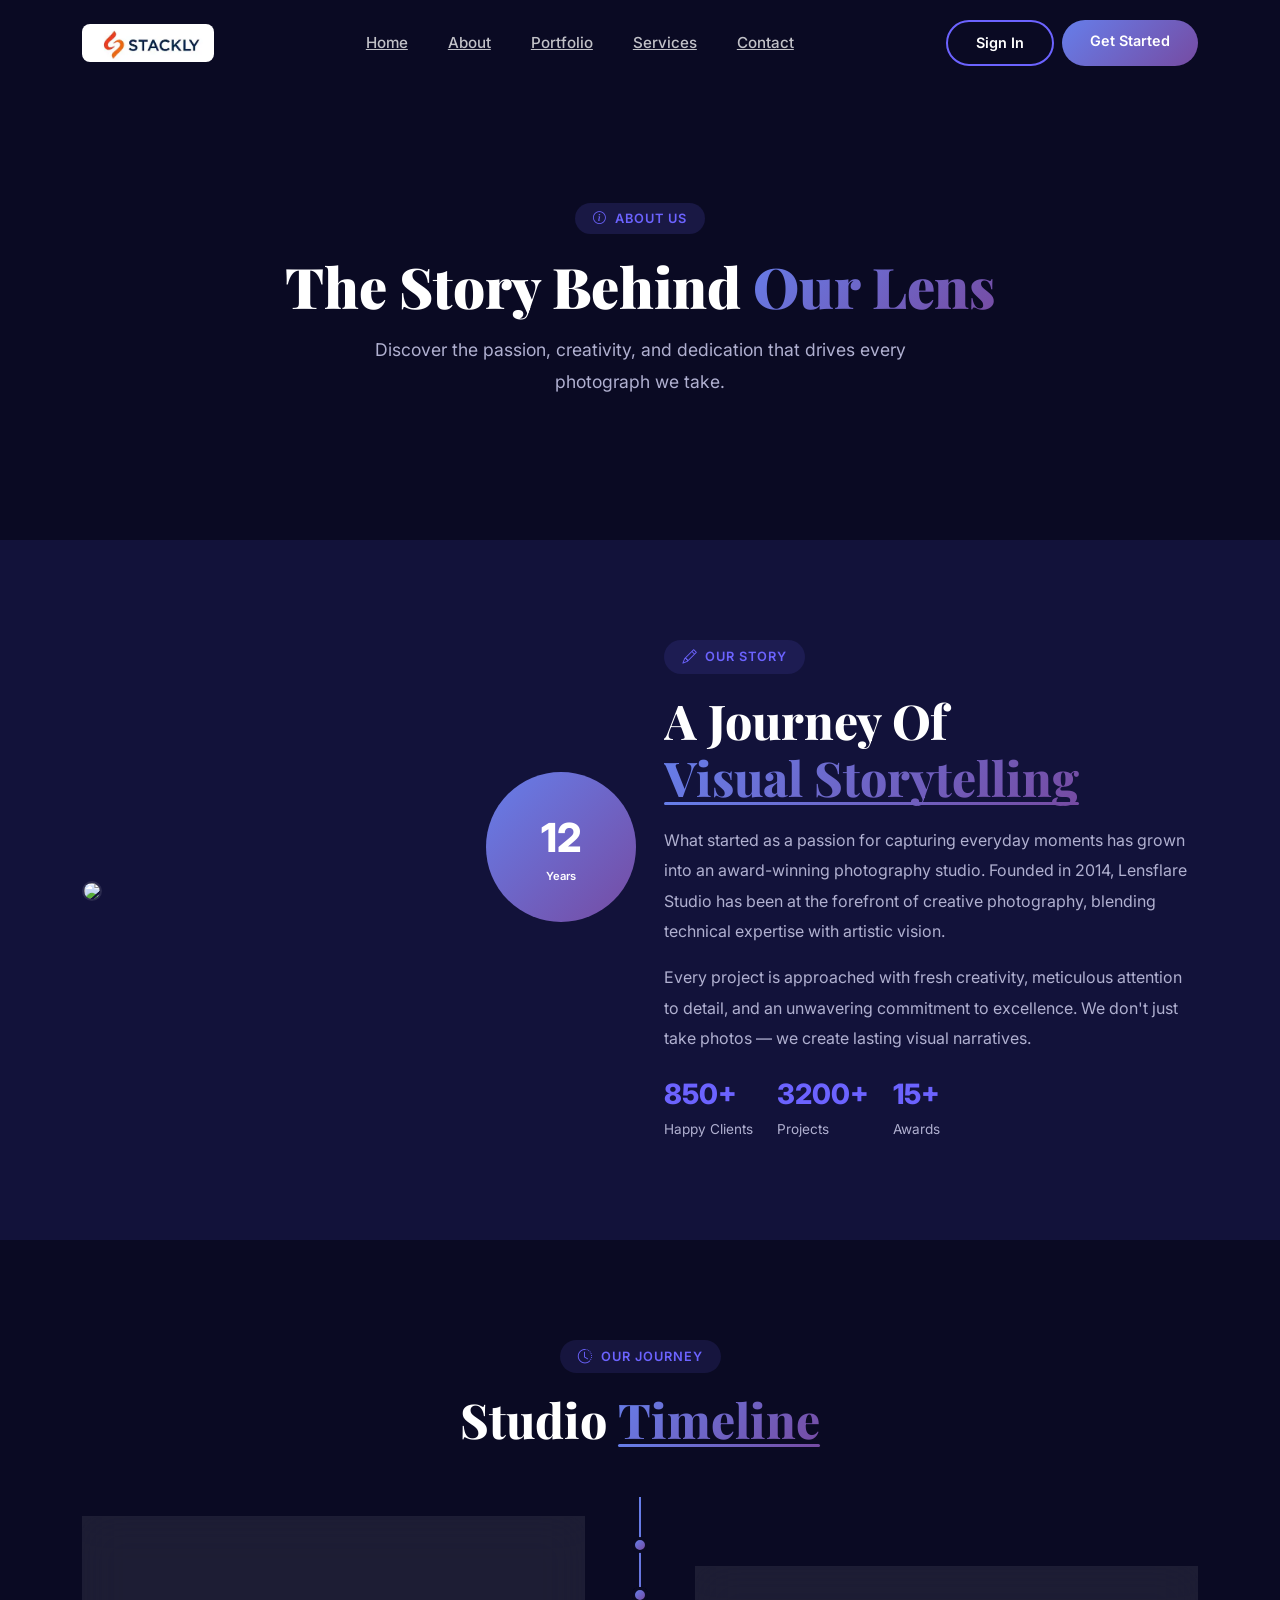
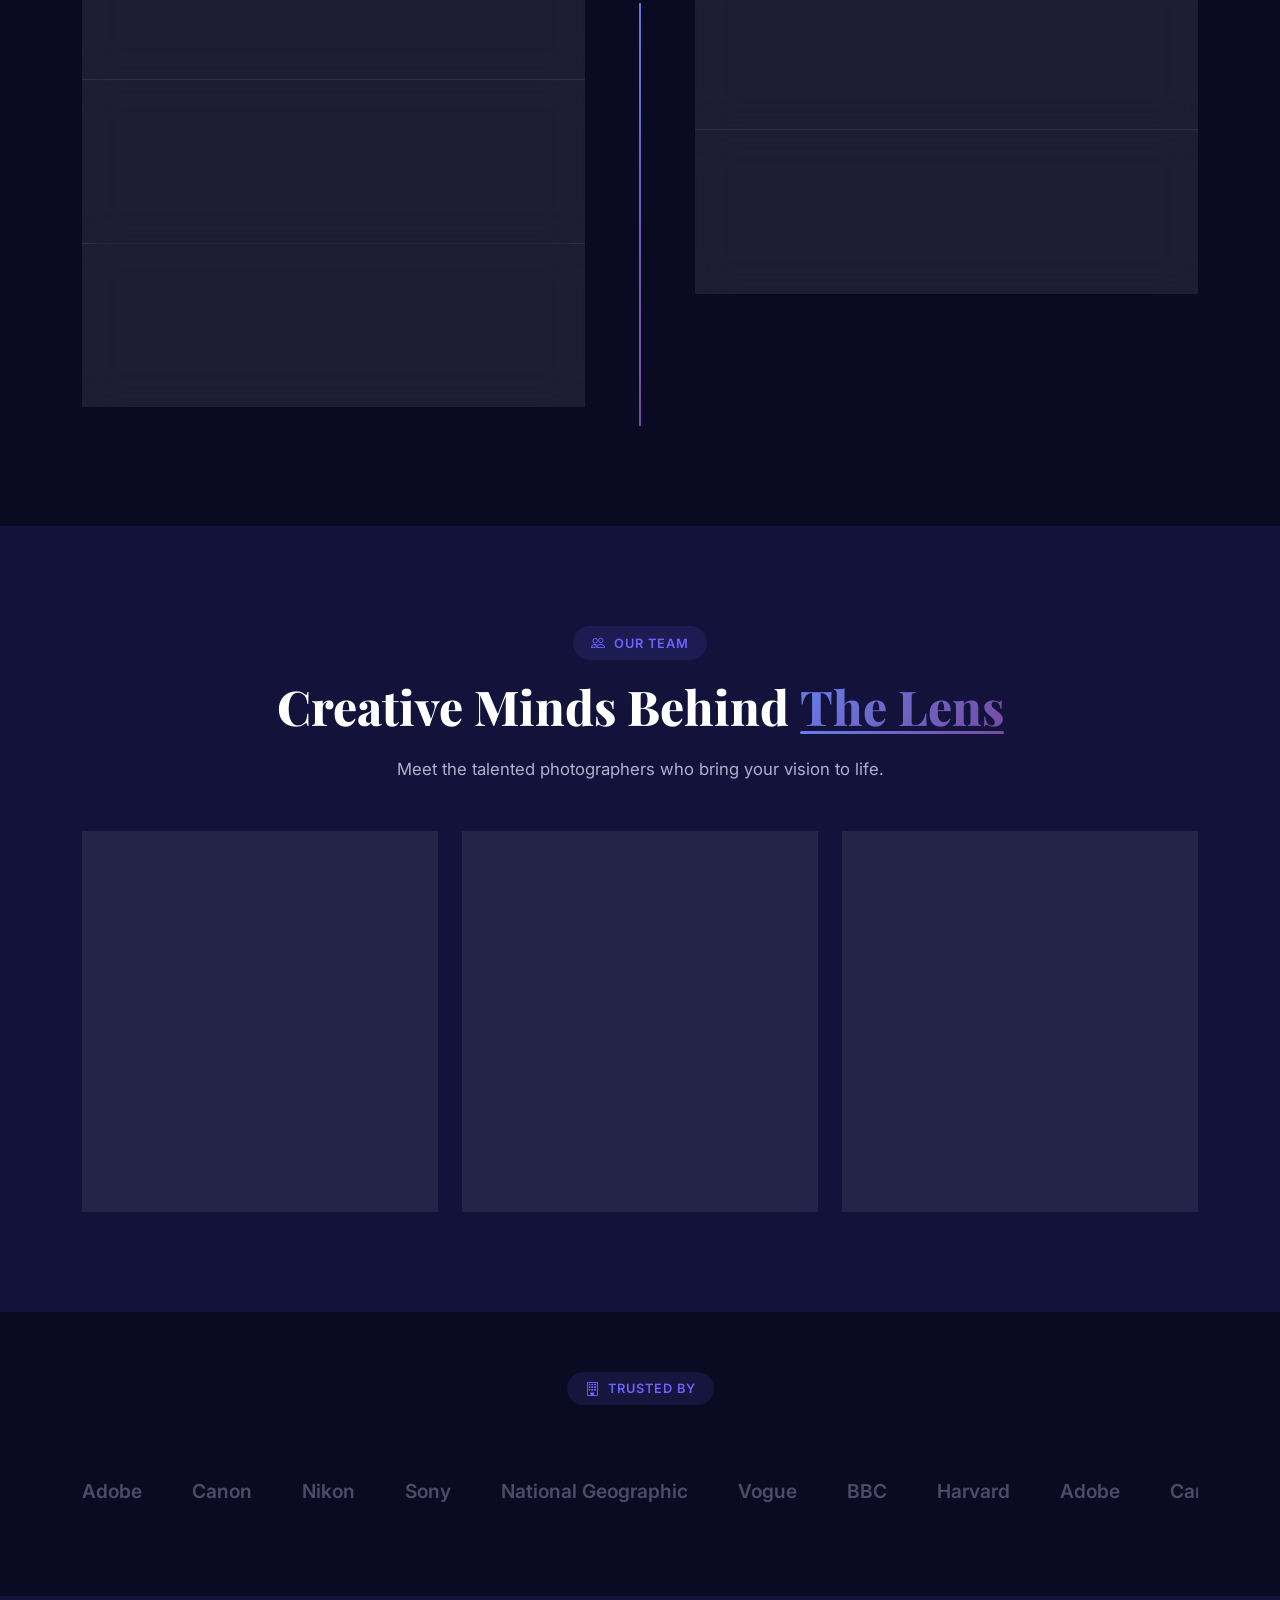
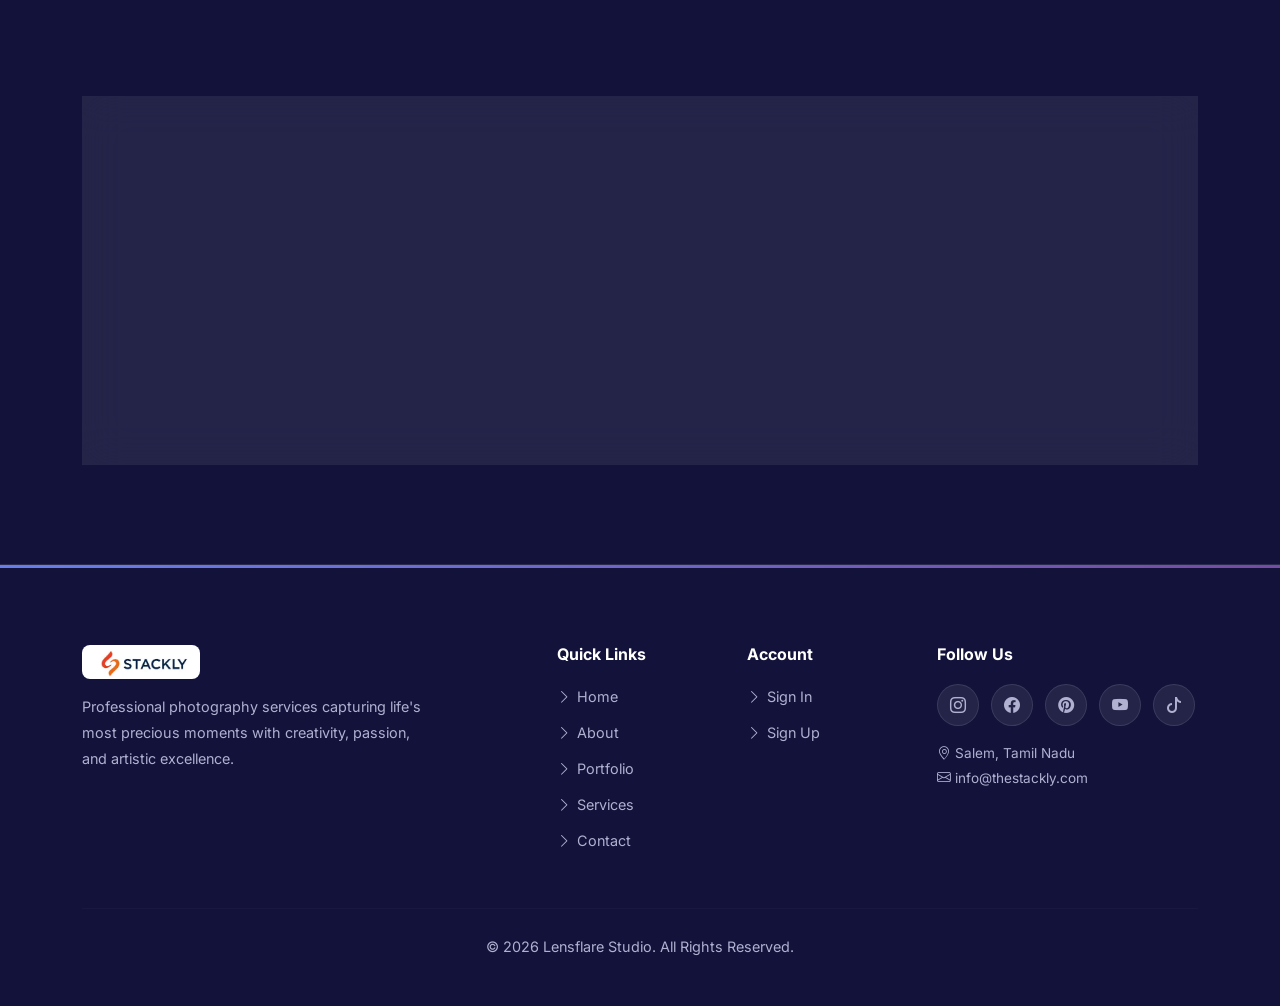
==== commit a48d76af: "photography" ====
--- a/about.html
+++ b/about.html
@@ -4,6 +4,7 @@
     <meta charset="UTF-8">
     <meta name="viewport" content="width=device-width, initial-scale=1.0">
     <title>About | Lensflare Studio</title>
+    <link rel="icon" type="image/svg+xml" href="data:image/svg+xml,<svg xmlns=%22http://www.w3.org/2000/svg%22 viewBox=%220 0 100 100%22><text y=%22.9em%22 font-size=%2290%22>??</text></svg>">
     <link href="https://cdn.jsdelivr.net/npm/bootstrap@5.3.3/dist/css/bootstrap.min.css" rel="stylesheet">
     <link rel="stylesheet" href="https://cdn.jsdelivr.net/npm/bootstrap-icons@1.11.3/font/bootstrap-icons.min.css">
     <link rel="stylesheet" href="css/style.css">
@@ -305,7 +306,7 @@
                     <a href="error.html"><i class="bi bi-youtube"></i></a>
                     <a href="error.html"><i class="bi bi-tiktok"></i></a>
                 </div>
-                <p style="margin-top:15px;font-size:0.85rem;"><i class="bi bi-geo-alt"></i> 123 Creative Ave, NYC<br><i class="bi bi-envelope"></i> hello@lensflarestudio.com</p>
+                <p style="margin-top:15px;font-size:0.85rem;"><i class="bi bi-geo-alt"></i> Salem, Tamil Nadu<br><i class="bi bi-envelope"></i> info@thestackly.com</p>
             </div>
         </div>
         <hr>
@@ -317,3 +318,4 @@
 <script src="js/main.js"></script>
 </body>
 </html>
+
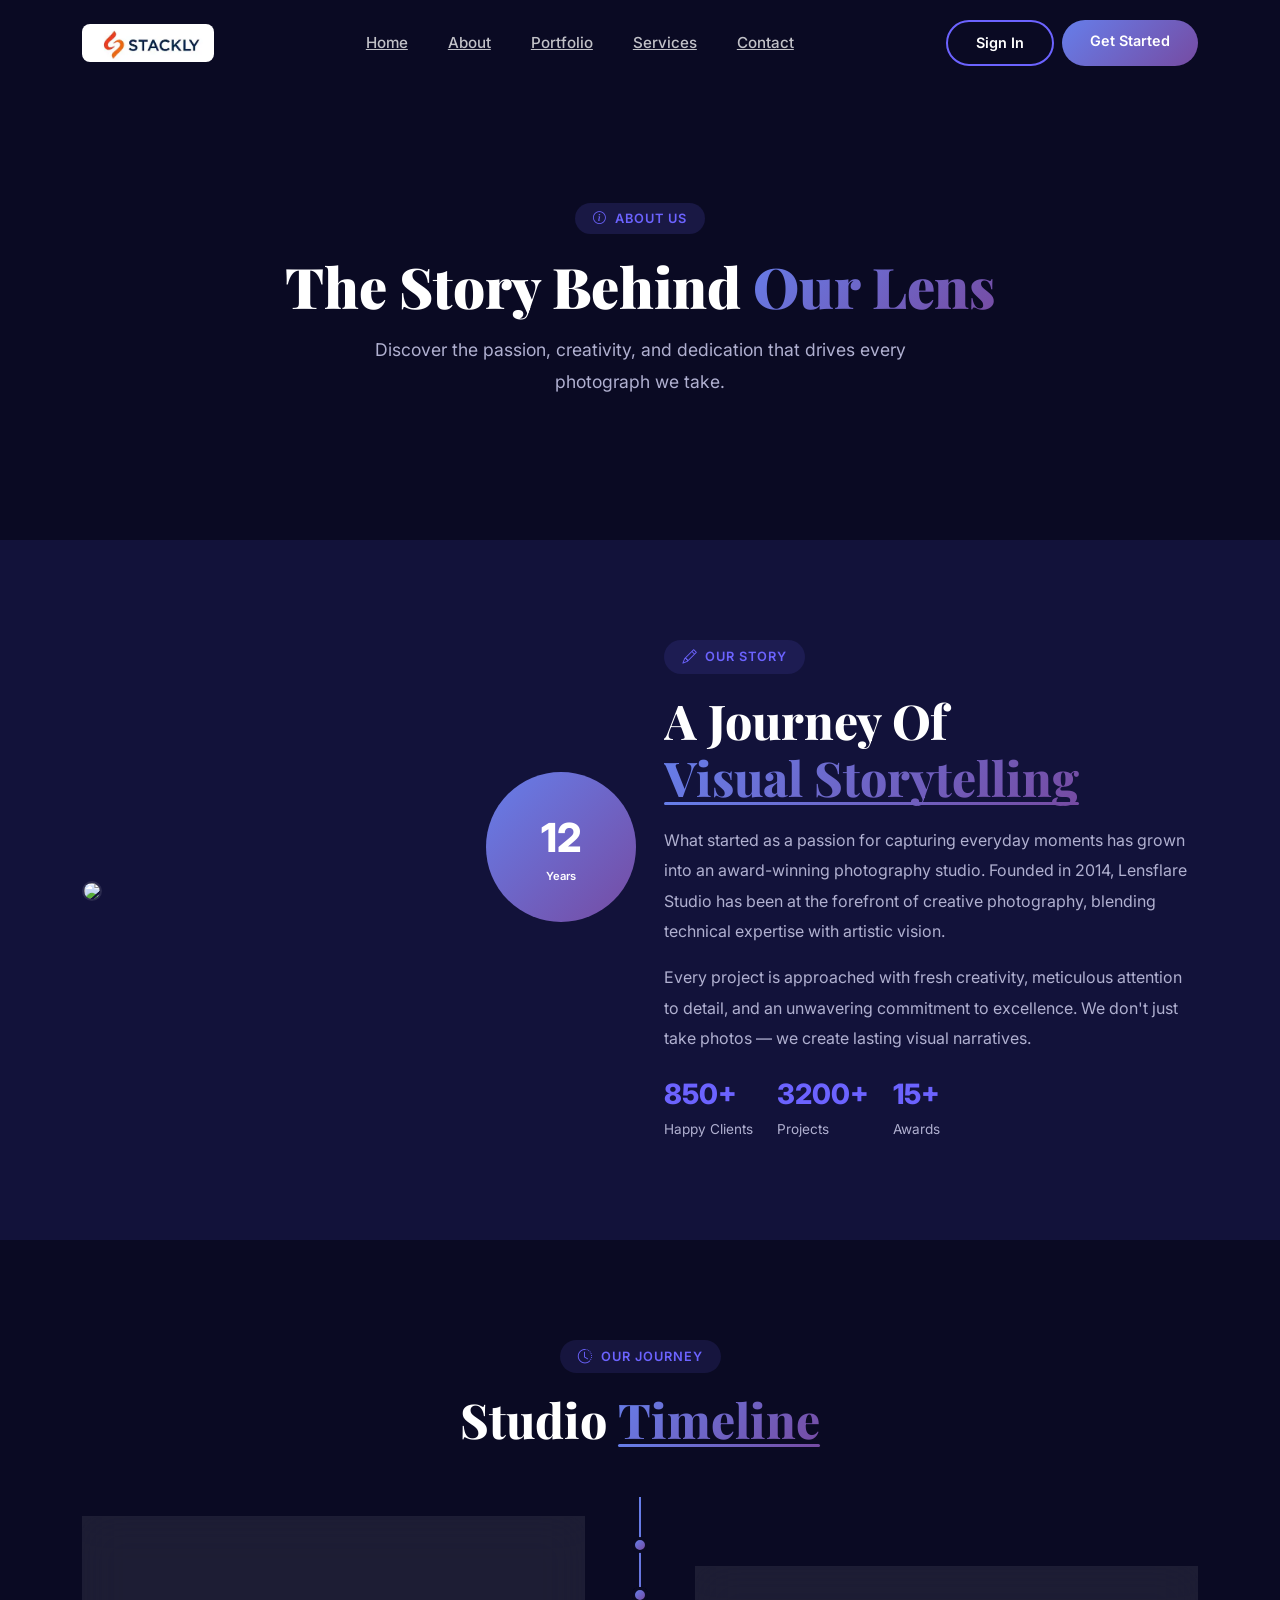
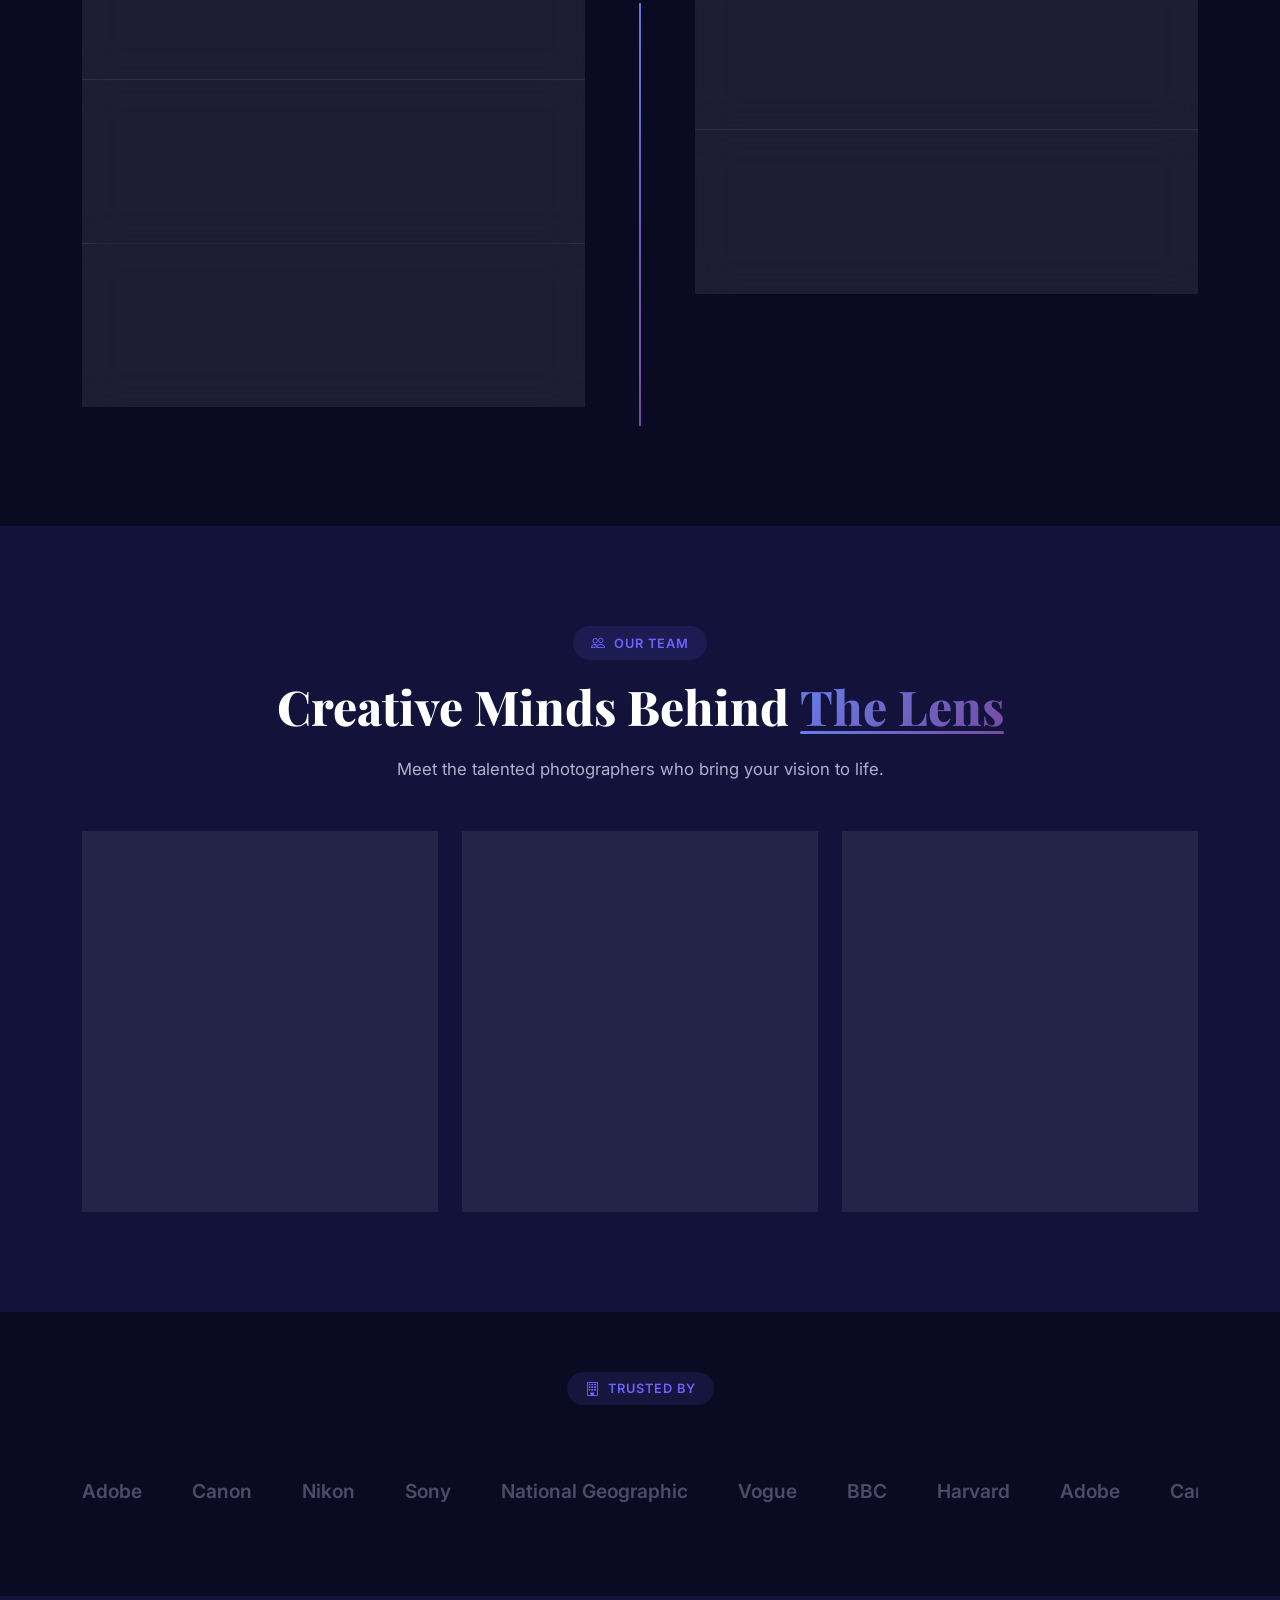
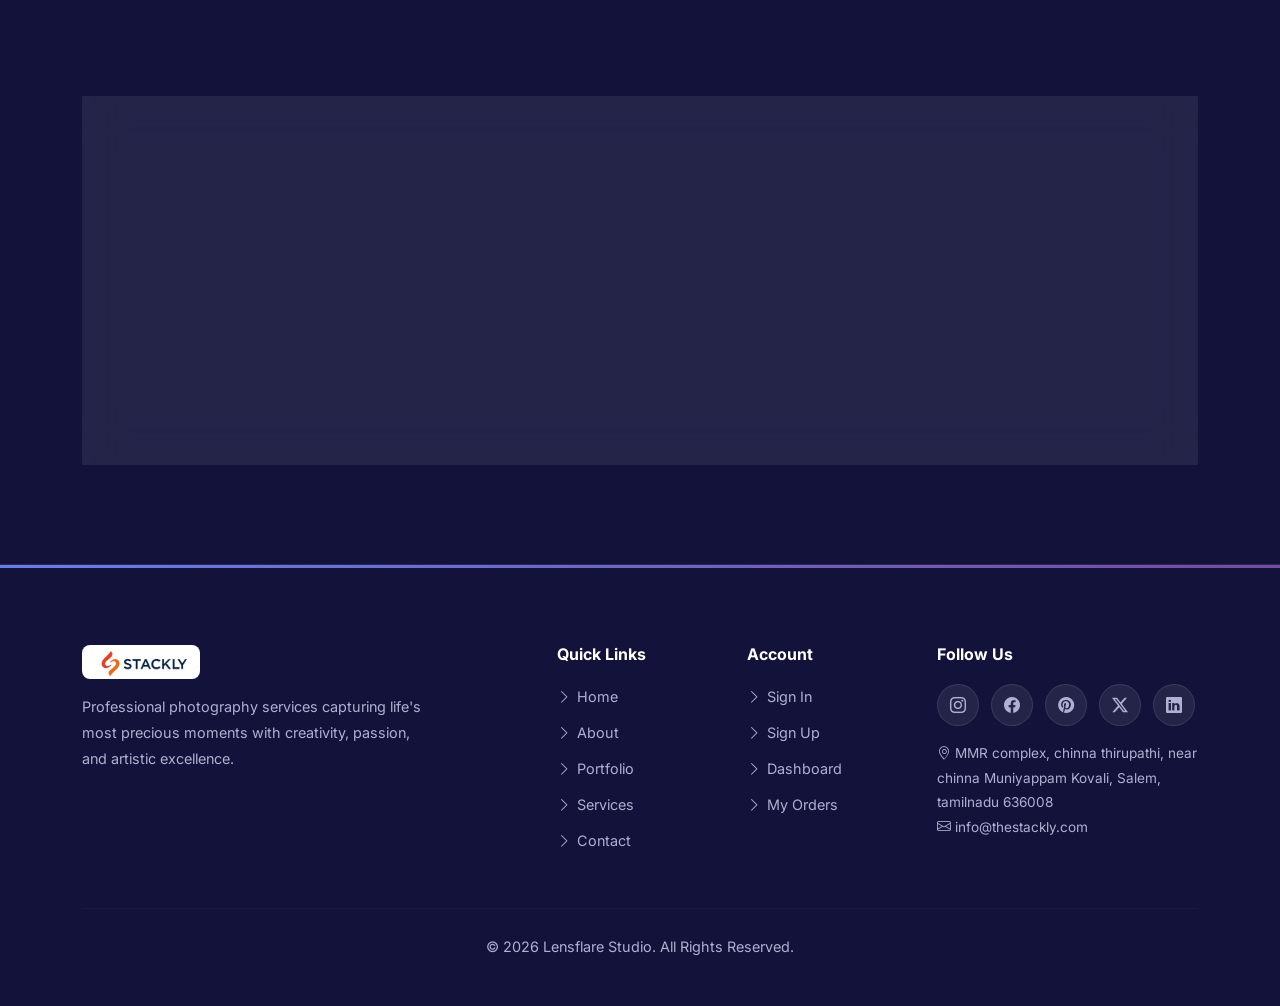
==== commit f4283664: "photography" ====
--- a/about.html
+++ b/about.html
@@ -4,7 +4,7 @@
     <meta charset="UTF-8">
     <meta name="viewport" content="width=device-width, initial-scale=1.0">
     <title>About | Lensflare Studio</title>
-    <link rel="icon" type="image/svg+xml" href="data:image/svg+xml,<svg xmlns=%22http://www.w3.org/2000/svg%22 viewBox=%220 0 100 100%22><text y=%22.9em%22 font-size=%2290%22>??</text></svg>">
+<link rel="icon" type="image/webp" href="images/favicon.webp">
     <link href="https://cdn.jsdelivr.net/npm/bootstrap@5.3.3/dist/css/bootstrap.min.css" rel="stylesheet">
     <link rel="stylesheet" href="https://cdn.jsdelivr.net/npm/bootstrap-icons@1.11.3/font/bootstrap-icons.min.css">
     <link rel="stylesheet" href="css/style.css">
@@ -295,6 +295,8 @@
                 <ul>
                     <li><a href="signin.html"><i class="bi bi-chevron-right"></i>Sign In</a></li>
                     <li><a href="signup.html"><i class="bi bi-chevron-right"></i>Sign Up</a></li>
+                    <li><a href="error.html"><i class="bi bi-chevron-right"></i>Dashboard</a></li>
+                    <li><a href="error.html"><i class="bi bi-chevron-right"></i>My Orders</a></li>
                 </ul>
             </div>
             <div class="col-lg-3">
@@ -303,10 +305,10 @@
                     <a href="error.html"><i class="bi bi-instagram"></i></a>
                     <a href="error.html"><i class="bi bi-facebook"></i></a>
                     <a href="error.html"><i class="bi bi-pinterest"></i></a>
-                    <a href="error.html"><i class="bi bi-youtube"></i></a>
-                    <a href="error.html"><i class="bi bi-tiktok"></i></a>
-                </div>
-                <p style="margin-top:15px;font-size:0.85rem;"><i class="bi bi-geo-alt"></i> Salem, Tamil Nadu<br><i class="bi bi-envelope"></i> info@thestackly.com</p>
+                    <a href="error.html"><i class="bi bi-twitter-x"></i></a>
+                    <a href="error.html"><i class="bi bi-linkedin"></i></a>
+                </div>
+                <p style="margin-top:15px;font-size:0.85rem;"><i class="bi bi-geo-alt"></i> MMR complex, chinna thirupathi, near chinna Muniyappam Kovali, Salem, tamilnadu 636008<br><i class="bi bi-envelope"></i> info@thestackly.com</p>
             </div>
         </div>
         <hr>
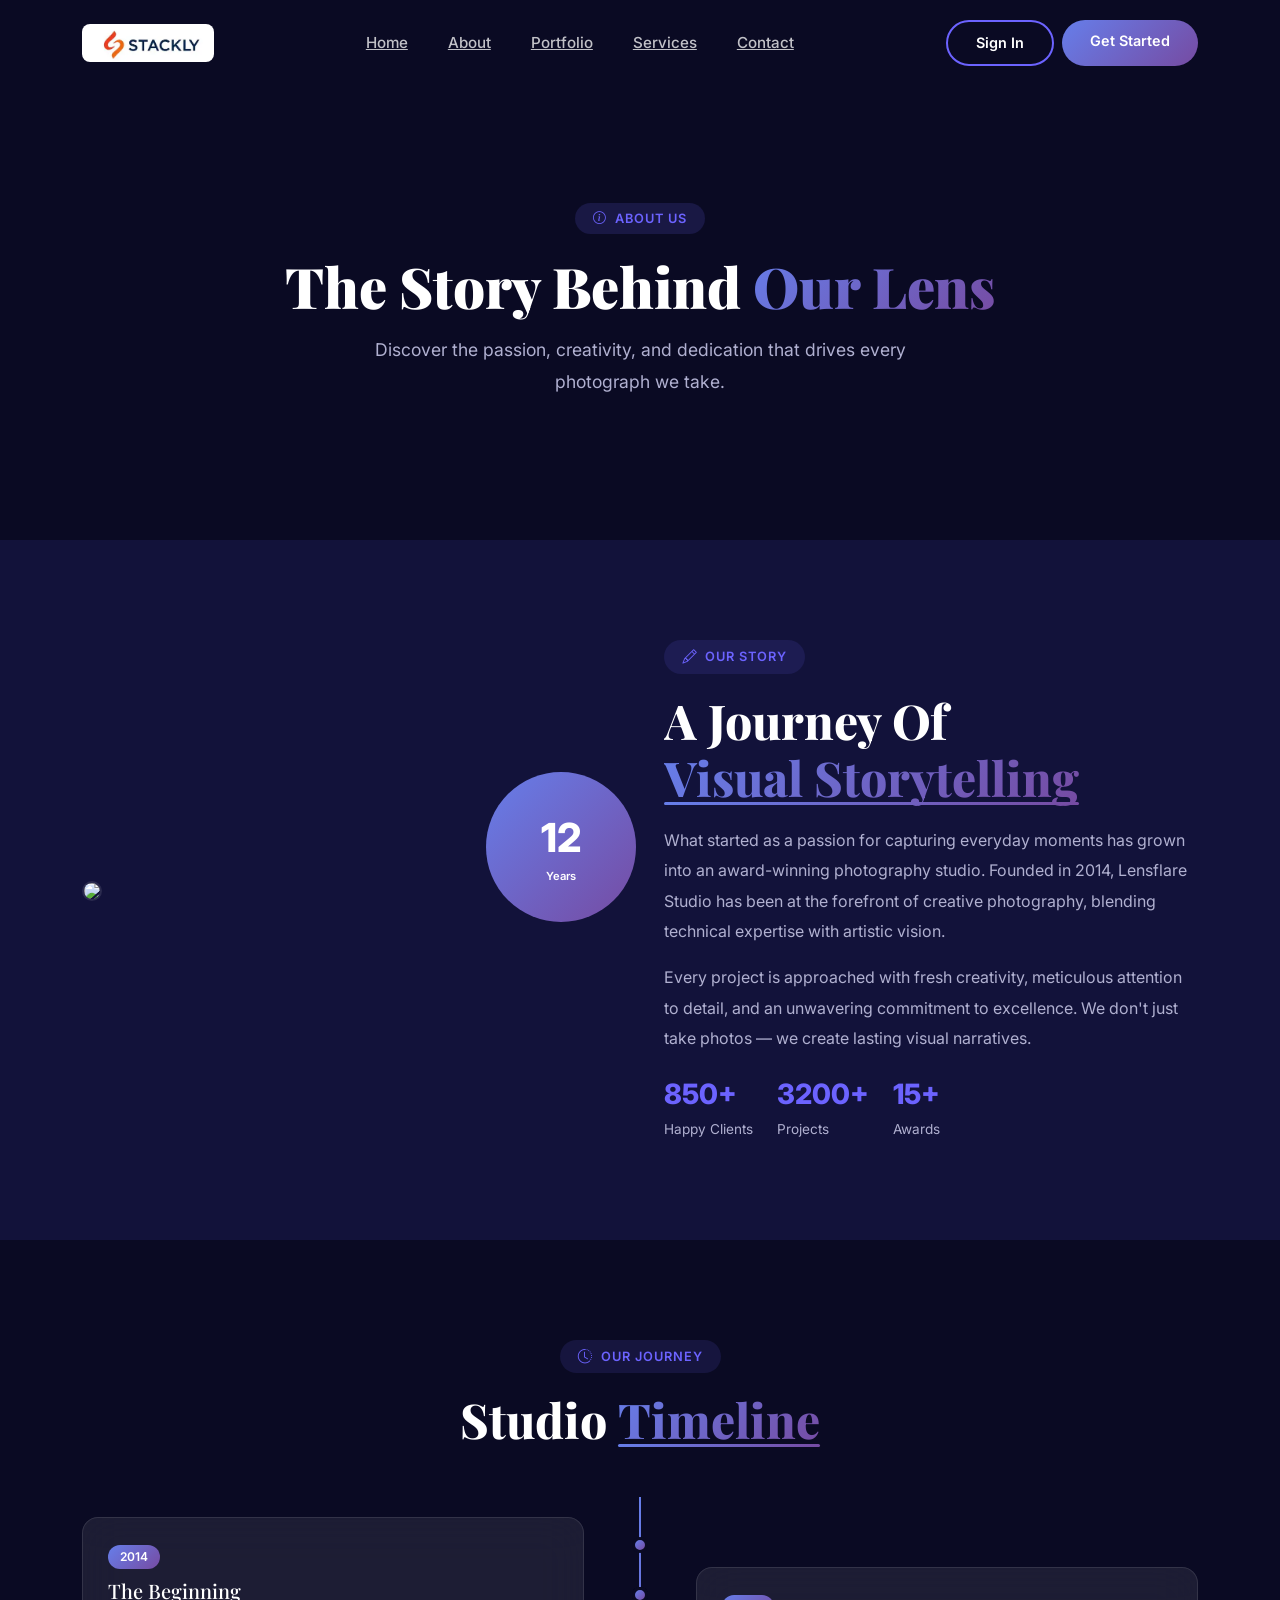
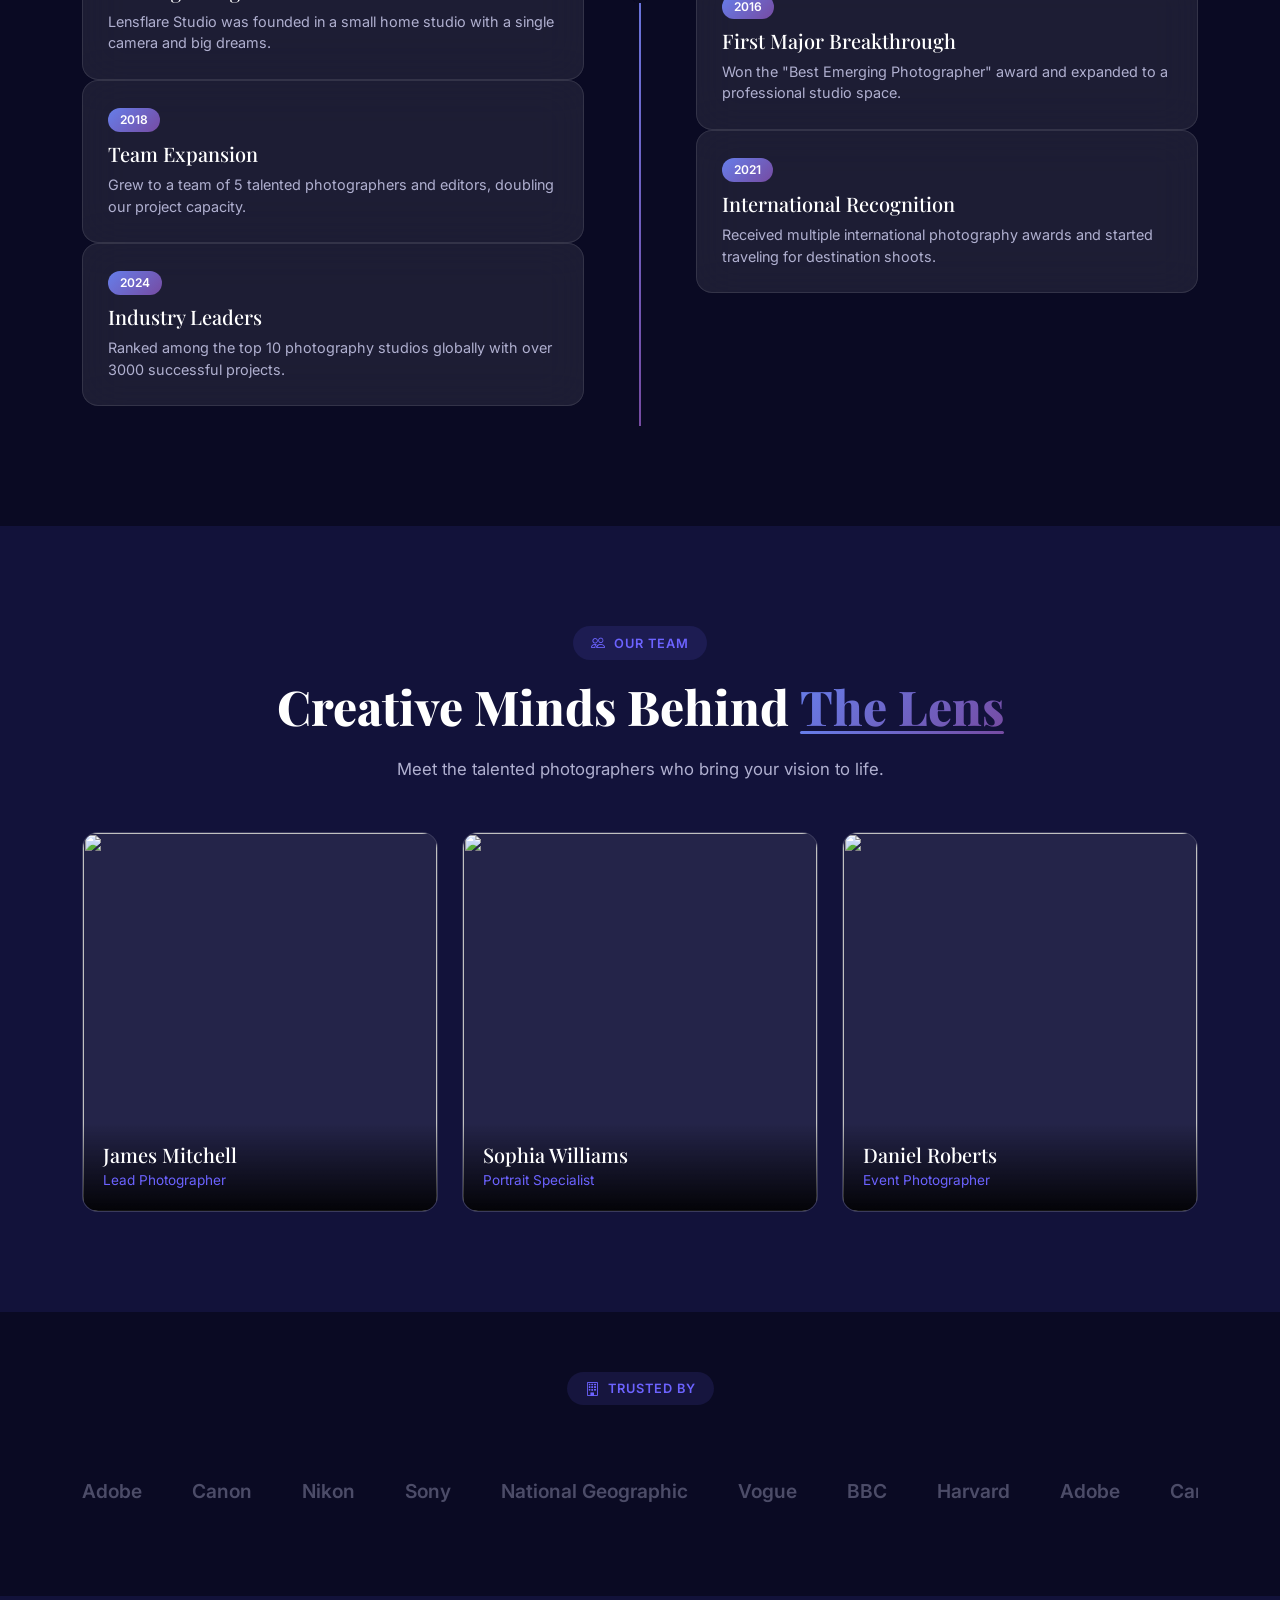
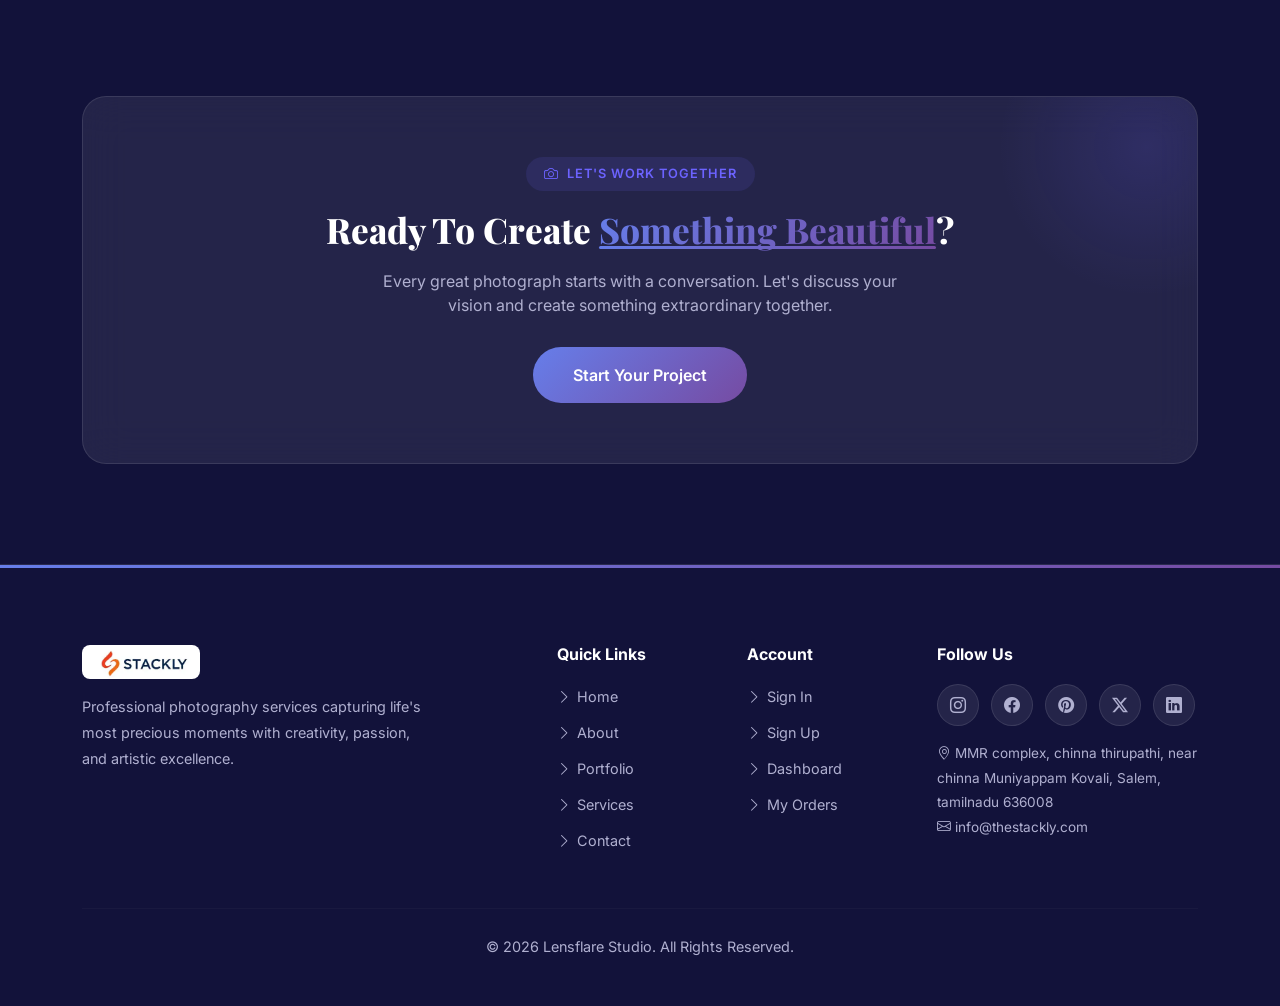
==== commit 8de95097: "photography" ====
--- a/about.html
+++ b/about.html
@@ -2,9 +2,9 @@
 <html lang="en">
 <head>
     <meta charset="UTF-8">
-    <meta name="viewport" content="width=device-width, initial-scale=1.0">
+    <meta name="viewport" content="width=device-width, initial-scale=1.0, maximum-scale=1.0">
     <title>About | Lensflare Studio</title>
-<link rel="icon" type="image/webp" href="images/favicon.webp">
+
     <link href="https://cdn.jsdelivr.net/npm/bootstrap@5.3.3/dist/css/bootstrap.min.css" rel="stylesheet">
     <link rel="stylesheet" href="https://cdn.jsdelivr.net/npm/bootstrap-icons@1.11.3/font/bootstrap-icons.min.css">
     <link rel="stylesheet" href="css/style.css">
--- a/css/style.css
+++ b/css/style.css
@@ -981,7 +981,7 @@
     background: transparent;
     border: none;
     padding: 15px 20px;
-    color: #fff;
+    color: #e8e8f0;
     outline: none;
     font-size: 0.95rem;
 }
@@ -1288,6 +1288,11 @@
     width: 100%;
     height: 100%;
 }
+
+/* Prevent iOS auto-zoom on input focus (font-size must be >= 16px) */
+input, select, textarea { font-size: 16px !important; }
+
+html, body { overflow-x: hidden; width: 100%; }
 
 /* ==========================================
    RESPONSIVE
